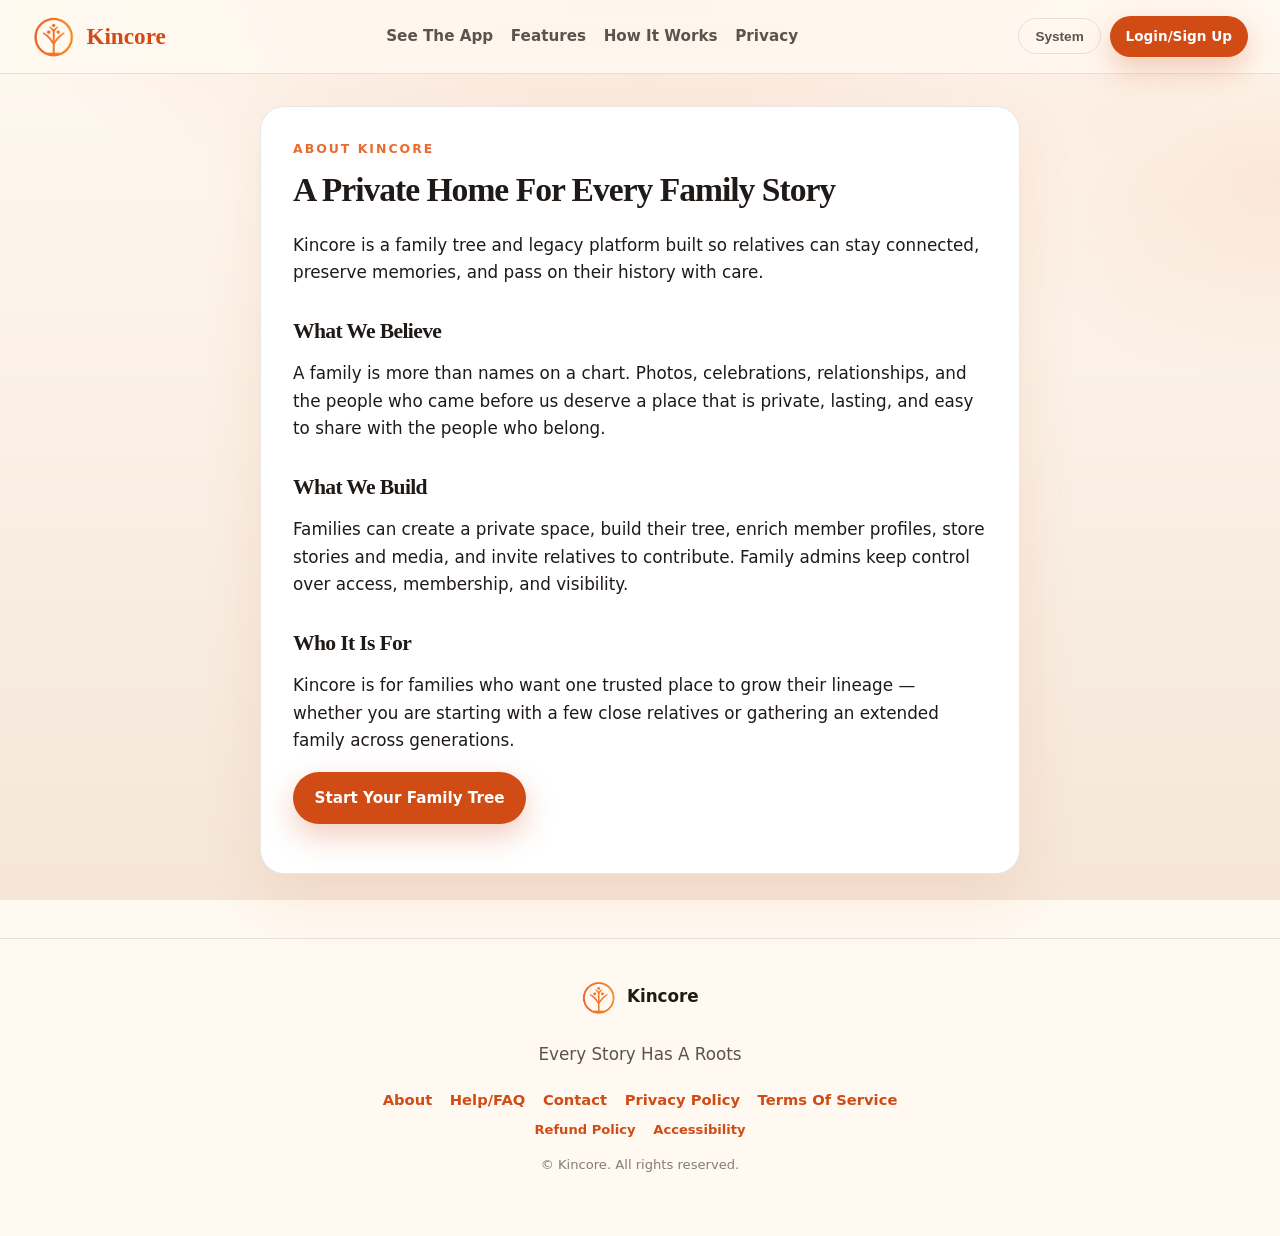
==== about.html @ 91735edb "Show real mobile app screens on the landing page. Co-authored-by: Cursor <cursoragent@cursor.com>" ====
<!doctype html>
<html lang="en">
  <head>
    <meta charset="UTF-8" />
    <meta name="viewport" content="width=device-width, initial-scale=1.0" />
    <title>About — Kincore</title>
    <meta name="description" content="Learn how Kincore helps families preserve their story, build private family trees, and stay connected across generations." />
    <link rel="icon" href="/favicon.png" type="image/png" sizes="64x64" />
    <link rel="icon" type="image/png" sizes="32x32" href="/favicon-32x32.png" />
    <link rel="stylesheet" href="/styles.css" />
    <script src="/theme.js"></script>
  </head>
  <body>
    <div class="sky" aria-hidden="true"></div>
    <header class="top">
      <a class="brand" href="/">
        <img src="/logo.png" width="44" height="44" alt="" class="brand-logo" />
        <span>Kincore</span>
      </a>
      <nav class="nav" aria-label="Primary">
        <a href="/#app">See The App</a>
        <a href="/#features">Features</a>
        <a href="/#how">How It Works</a>
        <a href="/#privacy">Privacy</a>
      </nav>
      <div class="top-actions">
        <button type="button" class="btn ghost sm" data-theme-toggle aria-pressed="false" aria-label="Theme: System">System</button>
        <a class="btn primary sm" href="https://uat-app.kincore.com/">Login/Sign Up</a>
      </div>
    </header>

    <main class="legal-page">
      <p class="eyebrow">About Kincore</p>
      <h1>A Private Home For Every Family Story</h1>
      <p>
        Kincore is a family tree and legacy platform built so relatives can stay
        connected, preserve memories, and pass on their history with care.
      </p>
      <h2>What We Believe</h2>
      <p>
        A family is more than names on a chart. Photos, celebrations, relationships,
        and the people who came before us deserve a place that is private, lasting,
        and easy to share with the people who belong.
      </p>
      <h2>What We Build</h2>
      <p>
        Families can create a private space, build their tree, enrich member profiles,
        store stories and media, and invite relatives to contribute. Family admins
        keep control over access, membership, and visibility.
      </p>
      <h2>Who It Is For</h2>
      <p>
        Kincore is for families who want one trusted place to grow their lineage —
        whether you are starting with a few close relatives or gathering an extended
        family across generations.
      </p>
      <p><a class="btn primary" href="https://uat-app.kincore.com/">Start Your Family Tree</a></p>
    </main>

    <footer class="site-foot">
      <div class="foot-brand">
        <img src="/logo.png" width="36" height="36" alt="" class="brand-logo" />
        <strong>Kincore</strong>
      </div>
      <p>Every Story Has A Roots</p>
      <nav class="foot-links" aria-label="Site">
        <a href="/about.html">About</a>
        <a href="/help.html">Help/FAQ</a>
        <a href="/contact.html">Contact</a>
        <a href="/privacy.html">Privacy Policy</a>
        <a href="/terms.html">Terms Of Service</a>
      </nav>
      <nav class="foot-links foot-links-secondary" aria-label="Legal Extra">
        <a href="/refund.html">Refund Policy</a>
        <a href="/accessibility.html">Accessibility</a>
      </nav>
      <p class="fine">&copy; Kincore. All rights reserved.</p>
    </footer>
  </body>
</html>
---- styles.css ----
:root {
  --ink: #1f1a17;
  --muted: #5c534d;
  --paper: #fff9f1;
  --surface: #ffffff;
  --primary: #d14b15;
  --primary-deep: #b03d10;
  --accent: #e86a2e;
  --accent-deep: #a3410f;
  --leaf-soft: #fff1e8;
  --sand: #f5e6d8;
  --line: rgba(31, 26, 23, 0.1);
  --shadow: 0 24px 60px rgba(209, 75, 21, 0.1);
  --max: 1180px;
}

[data-theme="dark"] {
  --ink: #f5efe8;
  --muted: #b8aea4;
  --paper: #141110;
  --surface: #1c1917;
  --leaf-soft: #2a2018;
  --sand: #2a2420;
  --line: rgba(245, 239, 232, 0.12);
  --shadow: 0 24px 60px rgba(0, 0, 0, 0.35);
}

* { box-sizing: border-box; }

html { scroll-behavior: smooth; }

body {
  margin: 0;
  color: var(--ink);
  background: var(--paper);
  font-family: Manrope, system-ui, sans-serif;
  font-size: 1.05rem;
  line-height: 1.65;
  overflow-x: hidden;
}

.sky {
  position: fixed;
  inset: 0;
  z-index: -1;
  background:
    radial-gradient(ellipse 90% 55% at 50% -5%, rgba(209, 75, 21, 0.14), transparent 58%),
    radial-gradient(ellipse 50% 40% at 100% 20%, rgba(232, 106, 46, 0.1), transparent 55%),
    linear-gradient(180deg, var(--paper) 0%, var(--sand) 100%);
}

a { color: inherit; }

h1, h2, h3 {
  font-family: Fraunces, Georgia, serif;
  letter-spacing: -0.03em;
  line-height: 1.12;
}

.top {
  position: sticky;
  top: 0;
  z-index: 20;
  display: flex;
  align-items: center;
  justify-content: space-between;
  gap: 1rem;
  flex-wrap: wrap;
  padding: 0.9rem clamp(1rem, 4vw, 2rem);
  backdrop-filter: blur(14px);
  background: color-mix(in srgb, var(--paper) 82%, transparent);
  border-bottom: 1px solid var(--line);
}

.brand {
  display: inline-flex;
  align-items: center;
  gap: 0.65rem;
  text-decoration: none;
  font-family: Fraunces, Georgia, serif;
  font-weight: 700;
  font-size: 1.45rem;
  color: var(--primary);
}

.brand-logo {
  object-fit: contain;
  background: transparent;
}

.brand .brand-logo {
  width: 44px;
  height: 44px;
}

.nav {
  display: flex;
  flex-wrap: wrap;
  gap: 1.1rem;
  font-size: 0.95rem;
  font-weight: 600;
}

.nav a {
  text-decoration: none;
  color: var(--muted);
}

.nav a:hover { color: var(--primary); }

.top-actions {
  display: flex;
  flex-wrap: wrap;
  gap: 0.55rem;
  align-items: center;
}

.btn {
  display: inline-flex;
  align-items: center;
  justify-content: center;
  gap: 0.4rem;
  padding: 0.85rem 1.35rem;
  border-radius: 999px;
  font-weight: 700;
  font-size: 0.95rem;
  text-decoration: none;
  border: none;
  cursor: pointer;
  transition: transform 0.15s ease, background 0.15s ease;
}

.btn:active { transform: scale(0.98); }
.btn.sm { padding: 0.6rem 1rem; font-size: 0.85rem; }

.btn.primary {
  background: var(--primary);
  color: #fff;
  box-shadow: 0 12px 30px rgba(209, 75, 21, 0.28);
}

.btn.primary:hover { background: var(--primary-deep); }

.btn.soft {
  background: var(--surface);
  color: var(--ink);
  border: 1px solid var(--line);
}

.btn.soft.light { background: rgba(255,255,255,0.12); color: #fff; border-color: rgba(255,255,255,0.2); }

.btn.ghost {
  background: transparent;
  color: var(--muted);
  border: 1px solid var(--line);
}

.section-wide {
  width: min(var(--max), calc(100% - 2rem));
  margin-inline: auto;
}

.section {
  padding: clamp(3rem, 8vw, 5.5rem) 0;
}

.section.tint {
  background: color-mix(in srgb, var(--leaf-soft) 65%, transparent);
  border-block: 1px solid var(--line);
}

.eyebrow {
  font-size: 0.78rem;
  font-weight: 800;
  letter-spacing: 0.16em;
  text-transform: uppercase;
  color: var(--accent);
  margin: 0 0 0.75rem;
}

.eyebrow.light { color: #ffd8c8; }

.hero {
  display: grid;
  grid-template-columns: 1.05fr 0.95fr;
  gap: clamp(2rem, 5vw, 4rem);
  align-items: center;
  padding: clamp(3rem, 8vw, 6rem) 0 4rem;
}

.hero h1 {
  font-size: clamp(2.4rem, 5vw, 4rem);
  margin: 0 0 1rem;
}

.lede, .section-lede {
  color: var(--muted);
  font-size: 1.12rem;
  max-width: 38rem;
}

.section-lede { margin-bottom: 2rem; }

.cta-row {
  display: grid;
  grid-template-columns: repeat(2, minmax(0, 1fr));
  gap: 0.85rem;
  margin-top: 1.75rem;
  width: 100%;
  max-width: 34rem;
}

.cta-row.center {
  margin-inline: auto;
}

.cta-row .btn {
  width: 100%;
  justify-content: center;
  text-align: center;
  white-space: nowrap;
}

.hero-visual img {
  width: 100%;
  max-width: 420px;
  height: auto;
  display: block;
  margin-inline: auto;
  border-radius: 1.25rem;
  box-shadow: var(--shadow);
}

h2 {
  font-size: clamp(1.8rem, 3.5vw, 2.75rem);
  margin: 0 0 1rem;
}

.quote-cards {
  display: grid;
  grid-template-columns: repeat(auto-fit, minmax(260px, 1fr));
  gap: 1rem;
}

.quote-cards blockquote {
  margin: 0;
  padding: 1.5rem;
  border-radius: 1.25rem;
  background: var(--surface);
  border: 1px solid var(--line);
  font-style: italic;
  color: var(--muted);
  box-shadow: var(--shadow);
}

.split {
  display: grid;
  grid-template-columns: 1fr 1fr;
  gap: 2.5rem;
  align-items: center;
}

.check-list {
  padding-left: 1.2rem;
  color: var(--muted);
}

.check-list li { margin-bottom: 0.5rem; }

.product-shot {
  background: transparent;
  border: 0;
  padding: 0;
  box-shadow: none;
}

.product-shot img {
  width: 100%;
  max-width: 420px;
  height: auto;
  display: block;
  margin-inline: auto;
  border-radius: 1.25rem;
  box-shadow: var(--shadow);
}

.screen-grid {
  display: grid;
  grid-template-columns: repeat(3, minmax(0, 1fr));
  gap: 1.25rem;
}

.screen-card {
  background: var(--surface);
  border: 1px solid var(--line);
  border-radius: 1.25rem;
  padding: 0.85rem 0.85rem 1.15rem;
  box-shadow: var(--shadow);
}

.screen-card img {
  width: 100%;
  height: auto;
  display: block;
  border-radius: 0.9rem;
  background: var(--sand);
}

.screen-card h3 {
  margin: 0.85rem 0.25rem 0.3rem;
  font-size: 1.05rem;
}

.screen-card p {
  margin: 0 0.25rem;
  color: var(--muted);
  font-size: 0.92rem;
  line-height: 1.45;
}

.shot-bar {
  display: flex;
  gap: 0.4rem;
  margin-bottom: 1rem;
}

.shot-bar span {
  width: 10px;
  height: 10px;
  border-radius: 50%;
  background: var(--sand);
}

.shot-tree {
  display: flex;
  flex-direction: column;
  align-items: center;
  gap: 1.25rem;
  padding: 1.5rem 1rem 2rem;
}

.shot-node {
  padding: 0.65rem 1.1rem;
  border-radius: 999px;
  background: var(--leaf-soft);
  border: 2px solid var(--primary);
  font-weight: 700;
  font-size: 0.85rem;
}

.shot-node.root { background: var(--primary); color: #fff; }
.shot-node.accent { border-color: var(--accent); }
.shot-node.small { font-size: 0.78rem; padding: 0.5rem 0.9rem; }

.shot-row { display: flex; gap: 1rem; flex-wrap: wrap; justify-content: center; }

.pillars, .trust-grid {
  display: grid;
  grid-template-columns: repeat(auto-fit, minmax(220px, 1fr));
  gap: 1rem;
}

.feature-grid {
  display: grid;
  grid-template-columns: repeat(5, minmax(0, 1fr));
  gap: 1rem;
}

.pillar, .feature-card {
  background: var(--surface);
  border: 1px solid var(--line);
  border-radius: 1.25rem;
  padding: 1.5rem;
  box-shadow: var(--shadow);
}

.pillar h3, .feature-card h3 { margin-top: 0; color: var(--primary); }

.how-steps {
  display: grid;
  grid-template-columns: repeat(3, minmax(0, 1fr));
  gap: 1.35rem;
  margin: 0 0 2rem;
}

.how-card {
  position: relative;
  background: var(--surface);
  border: 1px solid var(--line);
  border-radius: 1.25rem;
  padding: 1.35rem 1.35rem 1.45rem;
  box-shadow: var(--shadow);
}

.how-card:not(:last-child)::after {
  content: "";
  position: absolute;
  top: 2.15rem;
  right: -1.1rem;
  width: 0.85rem;
  height: 1px;
  background: var(--line);
}

.how-card:not(:last-child)::before {
  content: "";
  position: absolute;
  top: 2.02rem;
  right: -1.22rem;
  width: 7px;
  height: 7px;
  border-right: 1px solid var(--line);
  border-top: 1px solid var(--line);
  transform: rotate(45deg);
}

.how-icon {
  display: grid;
  place-items: center;
  width: 2.5rem;
  height: 2.5rem;
  margin-bottom: 0.85rem;
  border: 1px solid var(--line);
  border-radius: 999px;
  color: var(--primary);
  background: color-mix(in srgb, var(--leaf-soft) 70%, var(--surface));
}

.how-icon svg {
  width: 1.2rem;
  height: 1.2rem;
}

.how-num {
  margin: 0;
  font-size: 0.72rem;
  font-weight: 800;
  letter-spacing: 0.14em;
  text-transform: uppercase;
  color: var(--accent);
}

.how-card h3 {
  margin: 0.3rem 0 0.45rem;
  font-size: 1.12rem;
  line-height: 1.25;
  color: var(--ink);
}

.how-card p {
  margin: 0;
  color: var(--muted);
  font-size: 0.95rem;
  line-height: 1.5;
}

.trust-grid div {
  padding: 1.25rem;
  border-radius: 1rem;
  background: var(--surface);
  border: 1px solid var(--line);
}

.trust-grid p { margin: 0.35rem 0 0; color: var(--muted); font-size: 0.95rem; }

.closing {
  text-align: center;
  padding: 4rem 0 5rem;
  background: linear-gradient(135deg, var(--primary) 0%, var(--accent) 100%);
  color: #fff;
  border-radius: 2rem;
  margin-bottom: 3rem;
}

.closing h2, .closing .section-lede { color: #fff; }
.closing .section-lede { margin-inline: auto; opacity: 0.92; }

.site-foot {
  padding: 2.5rem clamp(1rem, 4vw, 2rem) 3rem;
  border-top: 1px solid var(--line);
  text-align: center;
  color: var(--muted);
}

.foot-brand {
  display: inline-flex;
  align-items: center;
  gap: 0.6rem;
  margin-bottom: 0.5rem;
  color: var(--ink);
}

.foot-brand .brand-logo {
  width: 36px;
  height: 36px;
}

.foot-links {
  display: flex;
  flex-wrap: wrap;
  justify-content: center;
  align-items: center;
  gap: 0.7rem 1.1rem;
  margin: 1.25rem 0 0.4rem;
  font-size: 0.92rem;
  font-weight: 600;
}

.foot-links-secondary {
  margin-top: 0.35rem;
  font-size: 0.82rem;
  font-weight: 600;
}

.foot-links a { text-decoration: none; color: var(--primary); }

.fine { font-size: 0.82rem; opacity: 0.75; }

.legal-page {
  width: min(760px, calc(100% - 2rem));
  margin: 2rem auto 4rem;
  padding: 2rem;
  background: var(--surface);
  border: 1px solid var(--line);
  border-radius: 1.5rem;
  box-shadow: var(--shadow);
}

.legal-page h1 { margin-top: 0; }
.legal-page h2 { font-size: 1.35rem; margin-top: 2rem; }

.faq-list {
  display: grid;
  gap: 0.75rem;
  margin: 1.5rem 0 2rem;
}

.faq-list details {
  background: color-mix(in srgb, var(--paper) 70%, var(--surface));
  border: 1px solid var(--line);
  border-radius: 1rem;
  padding: 0.85rem 1rem;
}

.faq-list summary {
  cursor: pointer;
  font-weight: 700;
  color: var(--ink);
}

.faq-list details p {
  margin: 0.7rem 0 0.2rem;
  color: var(--muted);
}

.enquiry-form, .contact-details {
  display: grid;
  gap: 0.85rem;
  margin-top: 1rem;
}

.enquiry-form label {
  display: grid;
  gap: 0.35rem;
  font-weight: 600;
  font-size: 0.92rem;
}

.enquiry-form input,
.enquiry-form textarea,
.enquiry-form select {
  font: inherit;
  padding: 0.7rem 0.85rem;
  border-radius: 0.8rem;
  border: 1px solid var(--line);
  background: var(--surface);
  color: var(--ink);
}

.enquiry-form textarea { min-height: 8rem; resize: vertical; }

.contact-details a { color: var(--primary); font-weight: 700; }

@media (max-width: 1100px) {
  .feature-grid,
  .screen-grid {
    grid-template-columns: repeat(2, minmax(0, 1fr));
  }
}

@media (max-width: 900px) {
  .hero, .split { grid-template-columns: 1fr; }
  .nav { display: none; }
  .top { justify-content: center; }
  .how-steps { grid-template-columns: 1fr; }
  .how-card:not(:last-child)::before,
  .how-card:not(:last-child)::after { display: none; }
}

@media (max-width: 560px) {
  .top-actions { width: 100%; justify-content: center; }
  body { font-size: 1rem; }
  .feature-grid,
  .screen-grid { grid-template-columns: 1fr; }

  .cta-row {
    max-width: none;
    gap: 0.6rem;
  }

  .cta-row .btn {
    font-size: clamp(0.72rem, 3.15vw, 0.88rem);
    padding: 0.7rem 0.55rem;
  }

  .foot-links {
    gap: 0.4rem;
    font-size: clamp(0.6rem, 2.65vw, 0.8rem);
    letter-spacing: -0.015em;
  }
}

@media (max-width: 340px) {
  .cta-row {
    grid-template-columns: minmax(0, 17.5rem);
    justify-content: center;
    justify-items: stretch;
  }
}
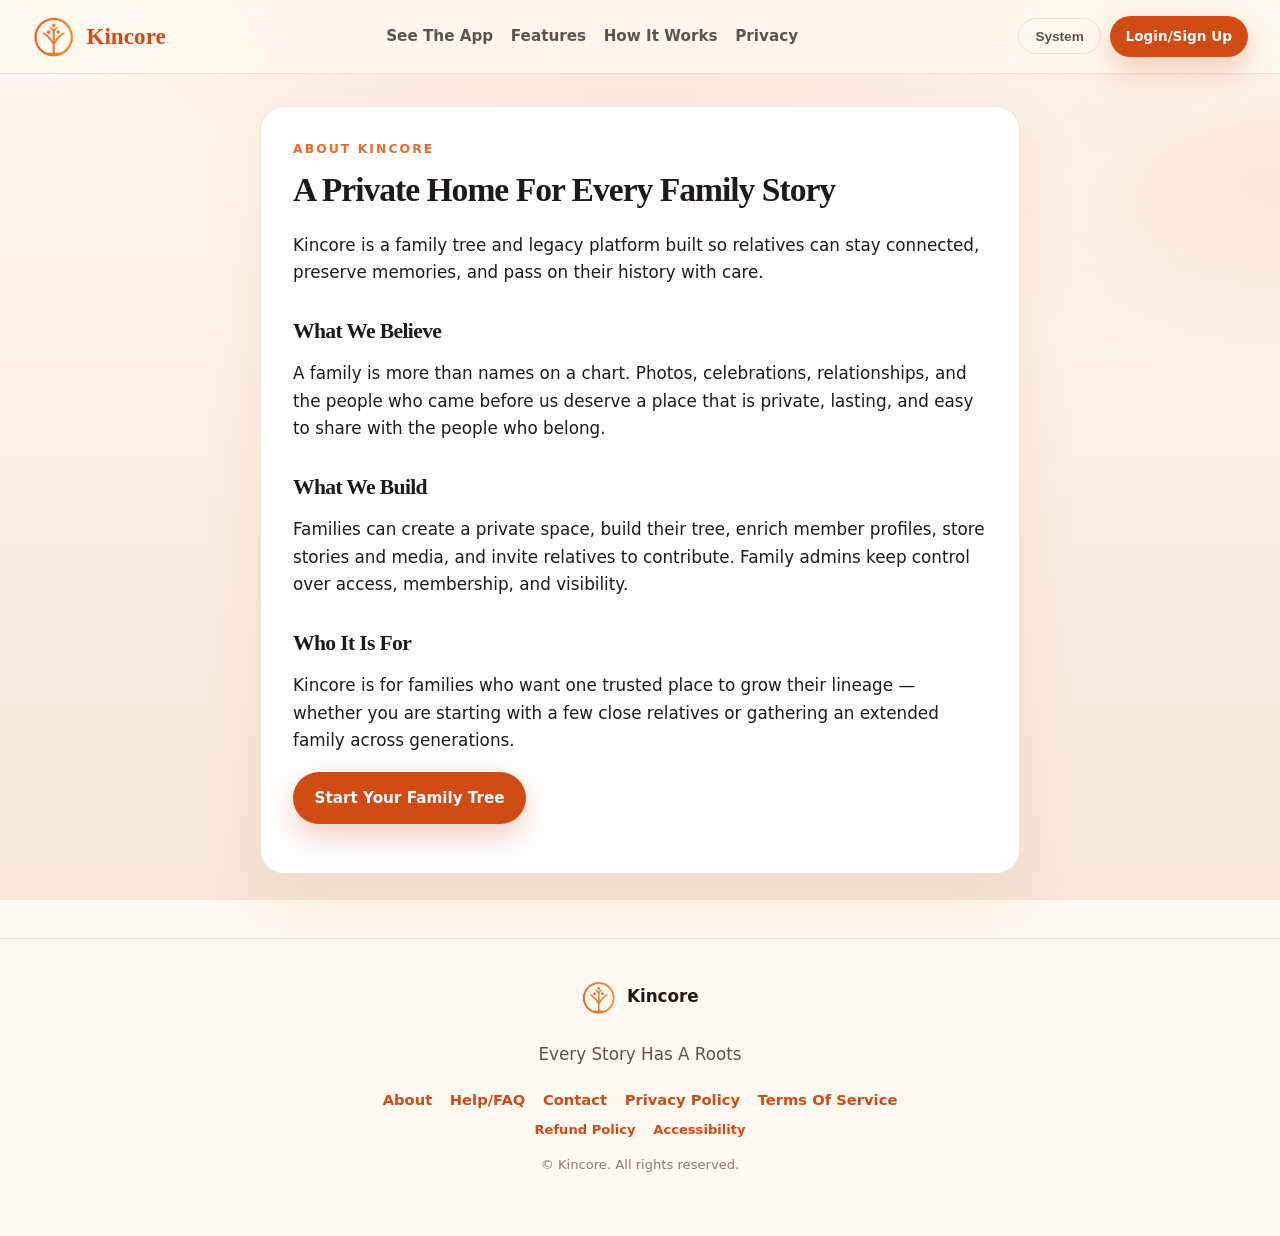
==== commit 43e325df: "Remove the hairline under the header logo. Co-authored-by: Cursor <cursoragent@cursor.com>" ====
--- a/about.html
+++ b/about.html
@@ -14,7 +14,7 @@
     <div class="sky" aria-hidden="true"></div>
     <header class="top">
       <a class="brand" href="/">
-        <img src="/logo.png" width="44" height="44" alt="" class="brand-logo" />
+        <img src="/logo.png?v=2" width="44" height="44" alt="" class="brand-logo" />
         <span>Kincore</span>
       </a>
       <nav class="nav" aria-label="Primary">
@@ -59,7 +59,7 @@
 
     <footer class="site-foot">
       <div class="foot-brand">
-        <img src="/logo.png" width="36" height="36" alt="" class="brand-logo" />
+        <img src="/logo.png?v=2" width="36" height="36" alt="" class="brand-logo" />
         <strong>Kincore</strong>
       </div>
       <p>Every Story Has A Roots</p>
--- a/styles.css
+++ b/styles.css
@@ -84,6 +84,7 @@
 }
 
 .brand-logo {
+  display: block;
   object-fit: contain;
   background: transparent;
 }
@@ -182,7 +183,7 @@
 
 .hero {
   display: grid;
-  grid-template-columns: 1.05fr 0.95fr;
+  grid-template-columns: 1fr;
   gap: clamp(2rem, 5vw, 4rem);
   align-items: center;
   padding: clamp(3rem, 8vw, 6rem) 0 4rem;
@@ -284,17 +285,35 @@
   box-shadow: var(--shadow);
 }
 
-.screen-grid {
-  display: grid;
-  grid-template-columns: repeat(3, minmax(0, 1fr));
-  gap: 1.25rem;
+.screen-row {
+  display: flex;
+  flex-wrap: nowrap;
+  gap: 0.85rem;
+  overflow-x: auto;
+  overflow-y: hidden;
+  scroll-snap-type: x mandatory;
+  scroll-padding-inline: 0.25rem;
+  -webkit-overflow-scrolling: touch;
+  padding: 0.25rem 0.15rem 1rem;
+  margin-inline: -0.15rem;
+}
+
+.screen-row::-webkit-scrollbar {
+  height: 8px;
+}
+
+.screen-row::-webkit-scrollbar-thumb {
+  background: color-mix(in srgb, var(--primary) 45%, var(--line));
+  border-radius: 999px;
 }
 
 .screen-card {
-  background: var(--surface);
-  border: 1px solid var(--line);
-  border-radius: 1.25rem;
-  padding: 0.85rem 0.85rem 1.15rem;
+  flex: 0 0 min(48vw, 200px);
+  scroll-snap-align: start;
+  background: var(--surface);
+  border: 1px solid var(--line);
+  border-radius: 1.15rem;
+  padding: 0.45rem 0.45rem 0.8rem;
   box-shadow: var(--shadow);
 }
 
@@ -302,20 +321,21 @@
   width: 100%;
   height: auto;
   display: block;
-  border-radius: 0.9rem;
+  border-radius: 0.95rem;
   background: var(--sand);
+  box-shadow: 0 0 0 1px var(--line);
 }
 
 .screen-card h3 {
-  margin: 0.85rem 0.25rem 0.3rem;
-  font-size: 1.05rem;
+  margin: 0.65rem 0.2rem 0.2rem;
+  font-size: 0.95rem;
 }
 
 .screen-card p {
-  margin: 0 0.25rem;
-  color: var(--muted);
-  font-size: 0.92rem;
-  line-height: 1.45;
+  margin: 0 0.2rem;
+  color: var(--muted);
+  font-size: 0.82rem;
+  line-height: 1.4;
 }
 
 .shot-bar {
@@ -582,8 +602,7 @@
 .contact-details a { color: var(--primary); font-weight: 700; }
 
 @media (max-width: 1100px) {
-  .feature-grid,
-  .screen-grid {
+  .feature-grid {
     grid-template-columns: repeat(2, minmax(0, 1fr));
   }
 }
@@ -600,8 +619,7 @@
 @media (max-width: 560px) {
   .top-actions { width: 100%; justify-content: center; }
   body { font-size: 1rem; }
-  .feature-grid,
-  .screen-grid { grid-template-columns: 1fr; }
+  .feature-grid { grid-template-columns: 1fr; }
 
   .cta-row {
     max-width: none;
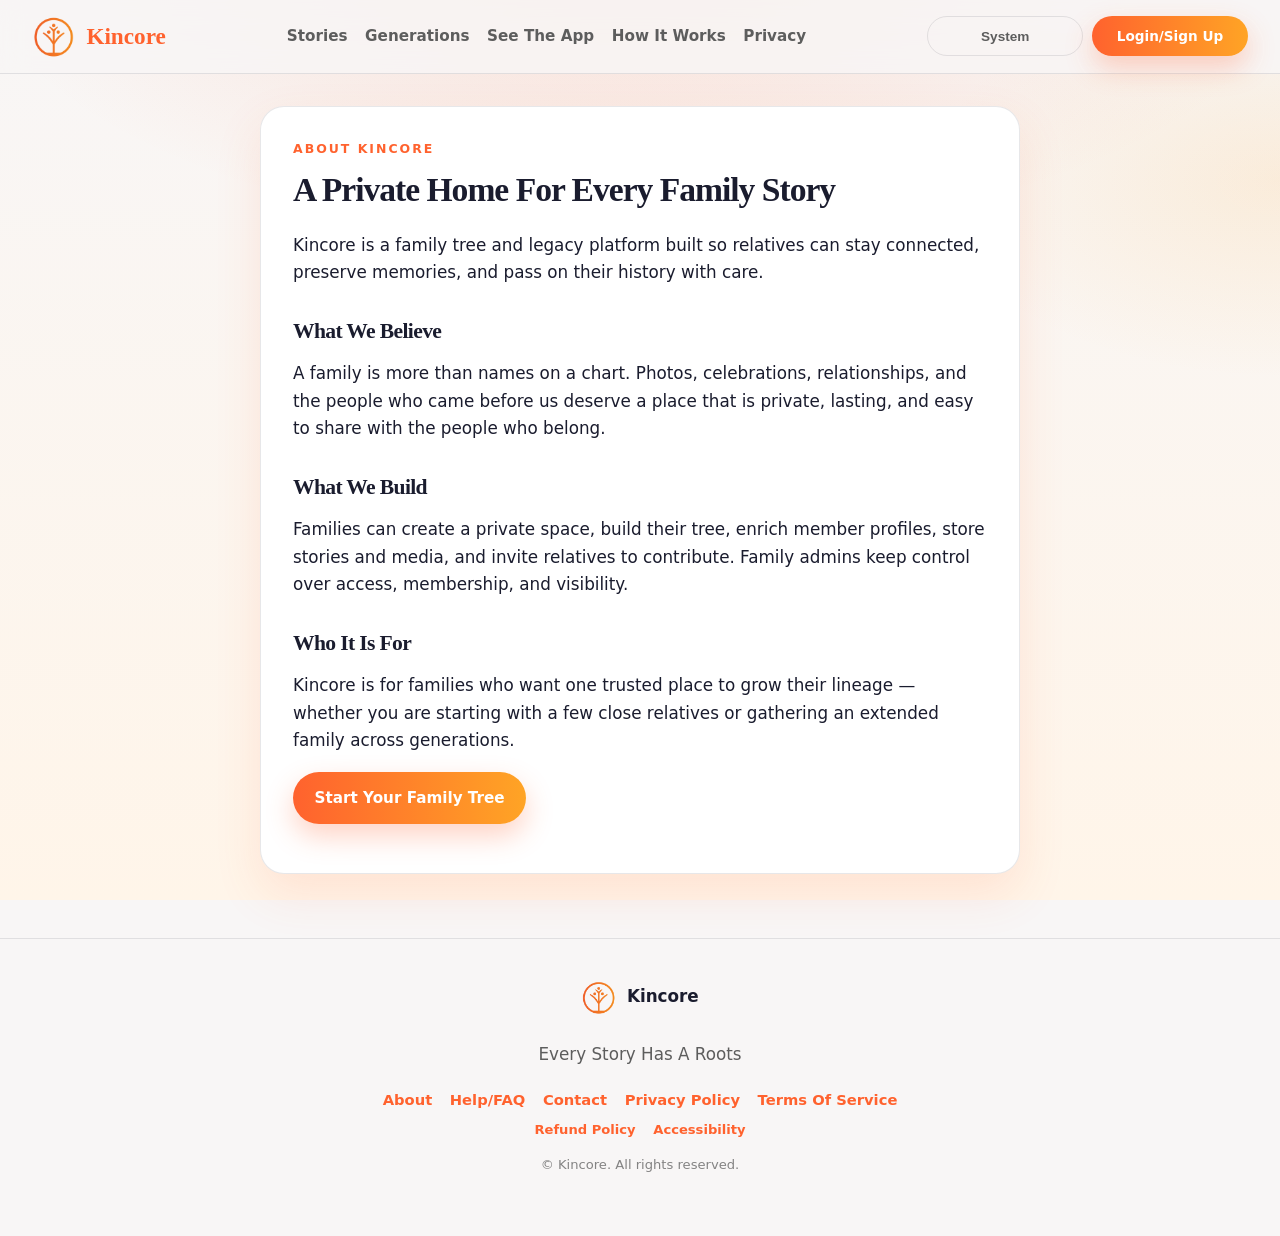
==== commit 44b1b2c6: "Warm the landing with family storytelling and a blended theme. Match the app orange palette, add por" ====
--- a/about.html
+++ b/about.html
@@ -9,6 +9,7 @@
     <link rel="icon" type="image/png" sizes="32x32" href="/favicon-32x32.png" />
     <link rel="stylesheet" href="/styles.css" />
     <script src="/theme.js"></script>
+    <script src="/nav.js"></script>
   </head>
   <body>
     <div class="sky" aria-hidden="true"></div>
@@ -17,15 +18,19 @@
         <img src="/logo.png?v=2" width="44" height="44" alt="" class="brand-logo" />
         <span>Kincore</span>
       </a>
-      <nav class="nav" aria-label="Primary">
+      <button type="button" class="menu-btn" data-menu-toggle aria-expanded="false" aria-controls="site-nav" aria-label="Open menu">
+        <span class="menu-btn-bars" aria-hidden="true"></span>
+      </button>
+      <nav class="nav" id="site-nav" aria-label="Primary">
+        <a href="/#stories">Stories</a>
+        <a href="/#lineage">Generations</a>
         <a href="/#app">See The App</a>
-        <a href="/#features">Features</a>
         <a href="/#how">How It Works</a>
         <a href="/#privacy">Privacy</a>
       </nav>
       <div class="top-actions">
         <button type="button" class="btn ghost sm" data-theme-toggle aria-pressed="false" aria-label="Theme: System">System</button>
-        <a class="btn primary sm" href="https://uat-app.kincore.com/">Login/Sign Up</a>
+        <a class="btn primary sm" href="/login.html">Login/Sign Up</a>
       </div>
     </header>
 
@@ -54,7 +59,7 @@
         whether you are starting with a few close relatives or gathering an extended
         family across generations.
       </p>
-      <p><a class="btn primary" href="https://uat-app.kincore.com/">Start Your Family Tree</a></p>
+      <p><a class="btn primary" href="/login.html?view=signup">Start Your Family Tree</a></p>
     </main>
 
     <footer class="site-foot">
--- a/styles.css
+++ b/styles.css
@@ -1,28 +1,28 @@
 :root {
-  --ink: #1f1a17;
-  --muted: #5c534d;
-  --paper: #fff9f1;
+  --ink: #1a1c2e;
+  --muted: #5d5d5d;
+  --paper: #f8f6f6;
   --surface: #ffffff;
-  --primary: #d14b15;
-  --primary-deep: #b03d10;
-  --accent: #e86a2e;
-  --accent-deep: #a3410f;
-  --leaf-soft: #fff1e8;
-  --sand: #f5e6d8;
-  --line: rgba(31, 26, 23, 0.1);
-  --shadow: 0 24px 60px rgba(209, 75, 21, 0.1);
+  --primary: #ff622e;
+  --primary-deep: #ee6723;
+  --accent: #ffa425;
+  --accent-deep: #e55b2c;
+  --leaf-soft: #fff1e1;
+  --sand: #fff5e9;
+  --line: rgba(26, 28, 46, 0.1);
+  --shadow: 0 20px 48px rgba(255, 98, 46, 0.12);
   --max: 1180px;
 }
 
 [data-theme="dark"] {
-  --ink: #f5efe8;
+  --ink: #f8f6f6;
   --muted: #b8aea4;
-  --paper: #141110;
+  --paper: #141210;
   --surface: #1c1917;
-  --leaf-soft: #2a2018;
-  --sand: #2a2420;
-  --line: rgba(245, 239, 232, 0.12);
-  --shadow: 0 24px 60px rgba(0, 0, 0, 0.35);
+  --leaf-soft: #1a1614;
+  --sand: #1a1614;
+  --line: rgba(255, 98, 46, 0.14);
+  --shadow: 0 24px 60px rgba(0, 0, 0, 0.4);
 }
 
 * { box-sizing: border-box; }
@@ -44,8 +44,8 @@
   inset: 0;
   z-index: -1;
   background:
-    radial-gradient(ellipse 90% 55% at 50% -5%, rgba(209, 75, 21, 0.14), transparent 58%),
-    radial-gradient(ellipse 50% 40% at 100% 20%, rgba(232, 106, 46, 0.1), transparent 55%),
+    radial-gradient(ellipse 90% 55% at 50% -5%, rgba(255, 98, 46, 0.16), transparent 58%),
+    radial-gradient(ellipse 50% 40% at 100% 20%, rgba(255, 164, 37, 0.12), transparent 55%),
     linear-gradient(180deg, var(--paper) 0%, var(--sand) 100%);
 }
 
@@ -116,6 +116,65 @@
   align-items: center;
 }
 
+.top-actions .btn.sm {
+  box-sizing: border-box;
+  min-width: 9.75rem;
+  height: 2.5rem;
+  padding: 0 1rem;
+  white-space: nowrap;
+}
+
+.menu-btn {
+  display: none;
+  width: 44px;
+  height: 44px;
+  padding: 0;
+  border: 1px solid var(--line);
+  border-radius: 999px;
+  background: var(--surface);
+  color: var(--ink);
+  cursor: pointer;
+  align-items: center;
+  justify-content: center;
+  flex-shrink: 0;
+}
+
+.menu-btn-bars,
+.menu-btn-bars::before,
+.menu-btn-bars::after {
+  display: block;
+  width: 18px;
+  height: 2px;
+  border-radius: 2px;
+  background: currentColor;
+  position: relative;
+  transition: transform 0.2s ease, opacity 0.2s ease, top 0.2s ease;
+}
+
+.menu-btn-bars::before,
+.menu-btn-bars::after {
+  content: "";
+  position: absolute;
+  left: 0;
+}
+
+.menu-btn-bars::before { top: -6px; }
+.menu-btn-bars::after { top: 6px; }
+
+.top.is-open .menu-btn-bars {
+  background: transparent;
+}
+
+.top.is-open .menu-btn-bars::before {
+  top: 0;
+  transform: rotate(45deg);
+}
+
+.top.is-open .menu-btn-bars::after {
+  top: 0;
+  transform: rotate(-45deg);
+}
+
 .btn {
   display: inline-flex;
   align-items: center;
@@ -135,12 +194,14 @@
 .btn.sm { padding: 0.6rem 1rem; font-size: 0.85rem; }
 
 .btn.primary {
-  background: var(--primary);
+  background: linear-gradient(90deg, var(--primary) 0%, var(--accent) 100%);
   color: #fff;
-  box-shadow: 0 12px 30px rgba(209, 75, 21, 0.28);
-}
-
-.btn.primary:hover { background: var(--primary-deep); }
+  box-shadow: 0 12px 28px rgba(255, 98, 46, 0.28);
+}
+
+.btn.primary:hover {
+  background: linear-gradient(90deg, var(--primary-deep) 0%, var(--primary) 100%);
+}
 
 .btn.soft {
   background: var(--surface);
@@ -165,9 +226,15 @@
   padding: clamp(3rem, 8vw, 5.5rem) 0;
 }
 
+/* Full-bleed tint so the wash spans the viewport, not the content column */
 .section.tint {
-  background: color-mix(in srgb, var(--leaf-soft) 65%, transparent);
-  border-block: 1px solid var(--line);
+  width: 100vw;
+  max-width: 100vw;
+  margin-inline: calc(50% - 50vw);
+  padding-inline: max(1rem, calc((100vw - min(var(--max), calc(100vw - 2rem))) / 2));
+  box-sizing: border-box;
+  background: color-mix(in srgb, var(--leaf-soft) 42%, var(--paper));
+  border-block: 0;
 }
 
 .eyebrow {
@@ -175,15 +242,15 @@
   font-weight: 800;
   letter-spacing: 0.16em;
   text-transform: uppercase;
-  color: var(--accent);
+  color: var(--primary);
   margin: 0 0 0.75rem;
 }
 
-.eyebrow.light { color: #ffd8c8; }
+.eyebrow.light { color: #ffe0c8; }
 
 .hero {
   display: grid;
-  grid-template-columns: 1fr;
+  grid-template-columns: 1.05fr 0.95fr;
   gap: clamp(2rem, 5vw, 4rem);
   align-items: center;
   padding: clamp(3rem, 8vw, 6rem) 0 4rem;
@@ -224,12 +291,232 @@
 
 .hero-visual img {
   width: 100%;
-  max-width: 420px;
+  max-width: 520px;
   height: auto;
   display: block;
   margin-inline: auto;
+  border-radius: 2rem;
+  box-shadow: var(--shadow);
+}
+
+.hero-album {
+  position: relative;
+  min-height: 420px;
+  display: grid;
+  place-items: center;
+}
+
+.polaroid {
+  margin: 0;
+  background: var(--surface);
+  border: 1px solid var(--line);
+  border-radius: 0.85rem;
+  padding: 0.7rem 0.7rem 1.9rem;
+  box-shadow: var(--shadow);
+}
+
+.polaroid img {
+  width: 100%;
+  height: auto;
+  display: block;
+  border-radius: 0.45rem;
+  object-fit: cover;
+  aspect-ratio: 3 / 4;
+  background: var(--sand);
+}
+
+.polaroid figcaption {
+  margin-top: 0.7rem;
+  font-family: Fraunces, Georgia, serif;
+  font-size: 0.95rem;
+  text-align: center;
+  color: var(--ink);
+}
+
+.polaroid-main {
+  width: min(100%, 360px);
+  transform: rotate(-2deg);
+  z-index: 1;
+}
+
+.polaroid-main img {
+  aspect-ratio: 4 / 3;
+}
+
+.polaroid-a,
+.polaroid-b {
+  position: absolute;
+  width: min(42%, 180px);
+  z-index: 2;
+}
+
+.polaroid-a {
+  left: 0;
+  top: 8%;
+  transform: rotate(-8deg);
+}
+
+.polaroid-b {
+  right: 0;
+  bottom: 4%;
+  transform: rotate(7deg);
+}
+
+.voice-grid {
+  display: grid;
+  grid-template-columns: repeat(3, minmax(0, 1fr));
+  gap: 1rem;
+}
+
+.voice-card {
+  display: grid;
+  grid-template-columns: 88px 1fr;
+  gap: 0.9rem;
+  align-items: start;
+  padding: 1rem;
+  background: var(--surface);
+  border: 1px solid var(--line);
   border-radius: 1.25rem;
   box-shadow: var(--shadow);
+}
+
+.voice-card img {
+  width: 88px;
+  height: 110px;
+  object-fit: cover;
+  border-radius: 0.7rem;
+  background: var(--sand);
+}
+
+.voice-name {
+  margin: 0 0 0.4rem;
+  font-size: 0.78rem;
+  font-weight: 800;
+  letter-spacing: 0.08em;
+  text-transform: uppercase;
+  color: var(--primary);
+}
+
+.voice-card blockquote {
+  margin: 0;
+  font-family: Fraunces, Georgia, serif;
+  font-size: 1.05rem;
+  line-height: 1.35;
+  color: var(--ink);
+}
+
+.lineage-layout {
+  display: grid;
+  grid-template-columns: 1.15fr 0.85fr;
+  gap: 1.5rem;
+  align-items: stretch;
+}
+
+.lineage {
+  list-style: none;
+  margin: 0;
+  padding: 0;
+  display: grid;
+  gap: 0.85rem;
+}
+
+.lineage li {
+  display: grid;
+  grid-template-columns: 4.5rem 1fr;
+  gap: 1rem;
+  padding: 1rem 1.1rem;
+  background: var(--surface);
+  border: 1px solid var(--line);
+  border-radius: 1.15rem;
+  box-shadow: var(--shadow);
+}
+
+.lineage time {
+  font-family: Fraunces, Georgia, serif;
+  font-weight: 700;
+  font-size: 1.15rem;
+  color: var(--primary);
+}
+
+.lineage h3 {
+  margin: 0 0 0.25rem;
+  font-size: 1.15rem;
+}
+
+.lineage p {
+  margin: 0;
+  color: var(--muted);
+  font-size: 0.95rem;
+}
+
+.keepsake {
+  margin: 0;
+  background: var(--surface);
+  border: 1px solid var(--line);
+  border-radius: 1.5rem;
+  padding: 0.85rem;
+  box-shadow: var(--shadow);
+  display: flex;
+  flex-direction: column;
+}
+
+.keepsake img {
+  width: 100%;
+  height: auto;
+  display: block;
+  border-radius: 1rem;
+  object-fit: cover;
+  aspect-ratio: 4 / 3;
+  background: var(--sand);
+}
+
+.keepsake figcaption {
+  margin-top: 0.85rem;
+  font-family: Fraunces, Georgia, serif;
+  color: var(--ink);
+  text-align: center;
+}
+
+.moment {
+  padding: clamp(2rem, 5vw, 3.5rem) 0;
+}
+
+.moment-frame {
+  margin: 0;
+  position: relative;
+  overflow: hidden;
+  border-radius: 1.75rem;
+  box-shadow: var(--shadow);
+  border: 1px solid var(--line);
+}
+
+.moment-frame img {
+  width: 100%;
+  height: auto;
+  display: block;
+  aspect-ratio: 16 / 9;
+  object-fit: cover;
+}
+
+.moment-frame figcaption {
+  position: absolute;
+  inset: auto 0 0 0;
+  padding: 1.4rem 1.5rem 1.5rem;
+  background: linear-gradient(180deg, transparent, rgba(26, 28, 46, 0.78));
+  color: #fff;
+  display: grid;
+  gap: 0.3rem;
+}
+
+.moment-frame strong {
+  font-family: Fraunces, Georgia, serif;
+  font-size: 1.35rem;
+}
+
+.moment-frame span {
+  color: rgba(255, 255, 255, 0.88);
+  font-size: 0.98rem;
+  max-width: 40rem;
 }
 
 h2 {
@@ -457,7 +744,7 @@
   font-weight: 800;
   letter-spacing: 0.14em;
   text-transform: uppercase;
-  color: var(--accent);
+  color: var(--primary);
 }
 
 .how-card h3 {
@@ -605,19 +892,54 @@
   .feature-grid {
     grid-template-columns: repeat(2, minmax(0, 1fr));
   }
+  .voice-grid {
+    grid-template-columns: 1fr;
+  }
 }
 
 @media (max-width: 900px) {
-  .hero, .split { grid-template-columns: 1fr; }
-  .nav { display: none; }
-  .top { justify-content: center; }
+  .hero, .split, .lineage-layout { grid-template-columns: 1fr; }
+  .hero-album {
+    min-height: 360px;
+    margin-top: 0.5rem;
+  }
+  .polaroid-main { width: min(100%, 300px); }
+  .polaroid-a,
+  .polaroid-b { width: min(38%, 150px); }
+  .top {
+    justify-content: space-between;
+    align-items: center;
+  }
+  .menu-btn { display: inline-flex; margin-left: 0.5rem; }
+  .brand { margin-right: auto; }
+  .nav,
+  .top-actions {
+    display: none;
+    width: 100%;
+  }
+  .nav {
+    flex-direction: column;
+    gap: 0;
+    padding: 0.35rem 0 0.5rem;
+  }
+  .nav a {
+    padding: 0.8rem 0.15rem;
+    border-bottom: 1px solid var(--line);
+  }
+  .top.is-open .nav,
+  .top.is-open .top-actions {
+    display: flex;
+  }
+  .top.is-open .top-actions {
+    padding: 0.85rem 0 0.35rem;
+    justify-content: flex-start;
+  }
   .how-steps { grid-template-columns: 1fr; }
   .how-card:not(:last-child)::before,
   .how-card:not(:last-child)::after { display: none; }
 }
 
 @media (max-width: 560px) {
-  .top-actions { width: 100%; justify-content: center; }
   body { font-size: 1rem; }
   .feature-grid { grid-template-columns: 1fr; }
 
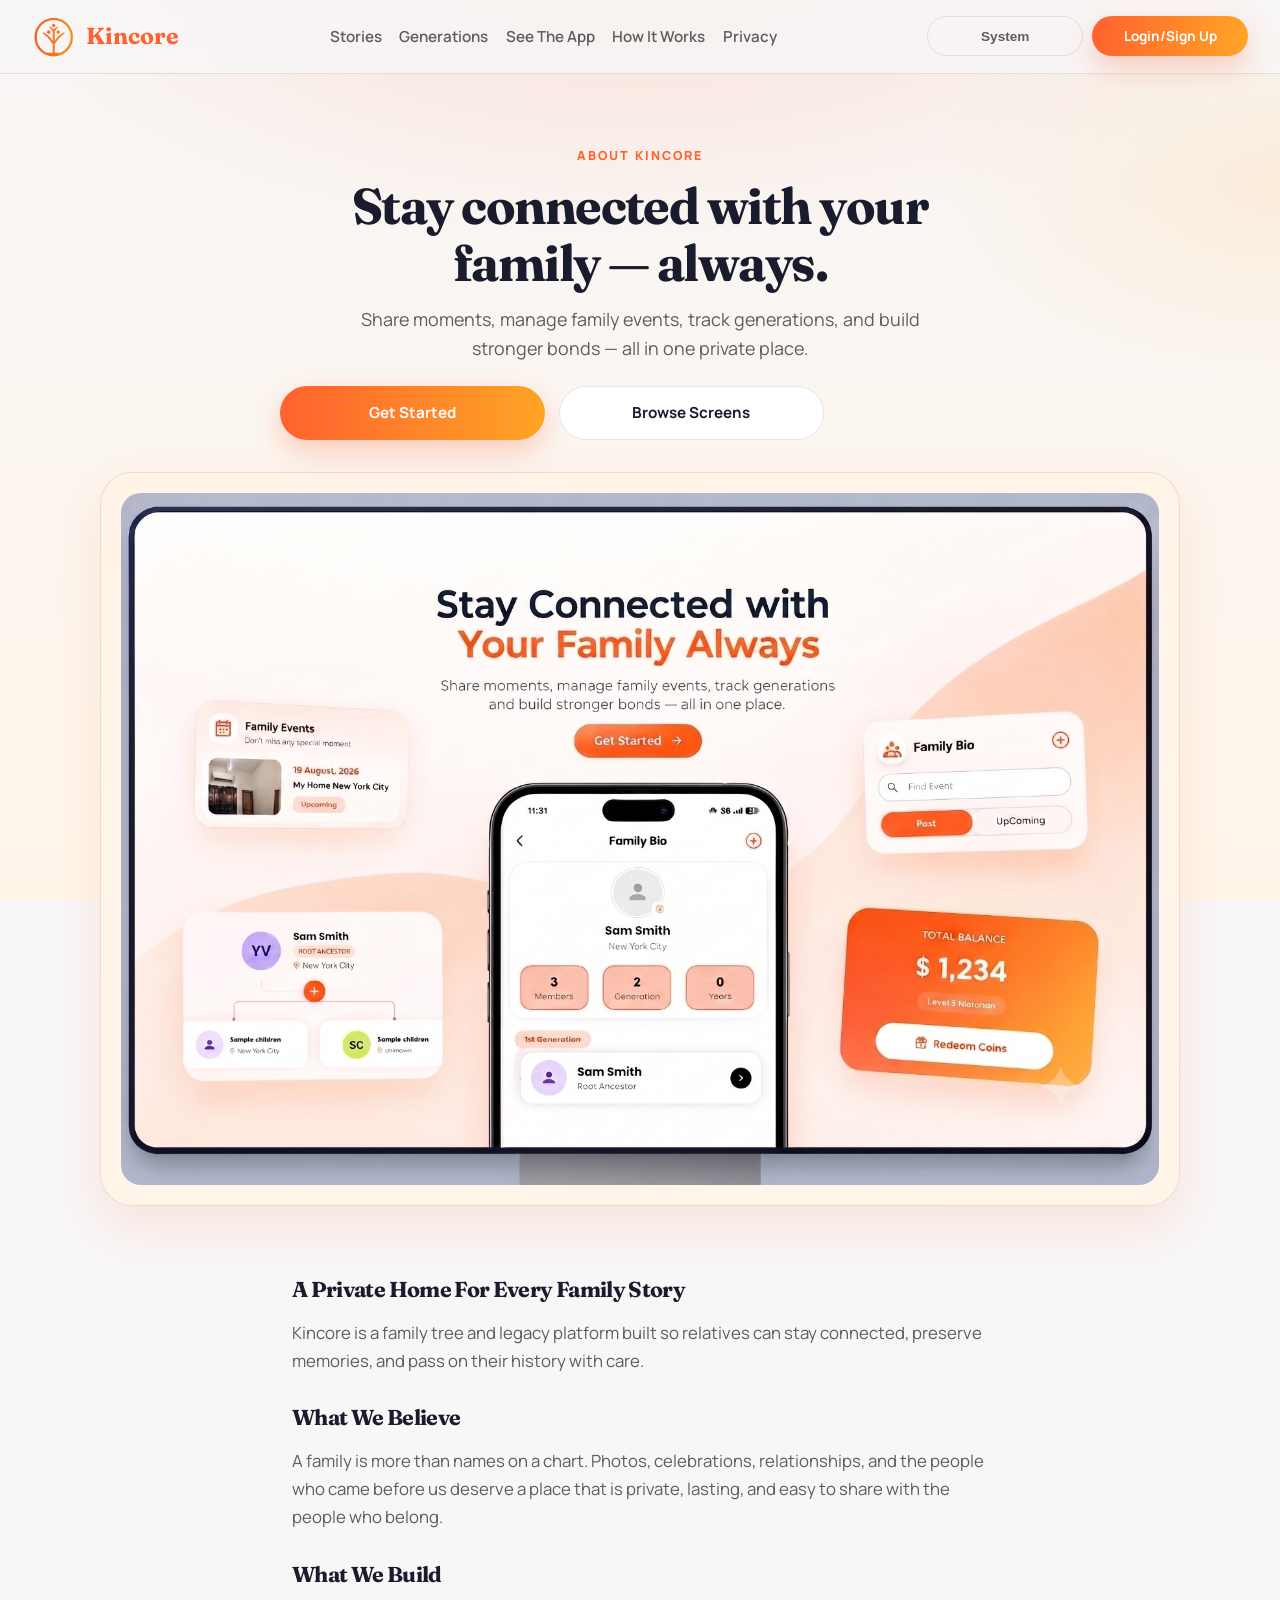
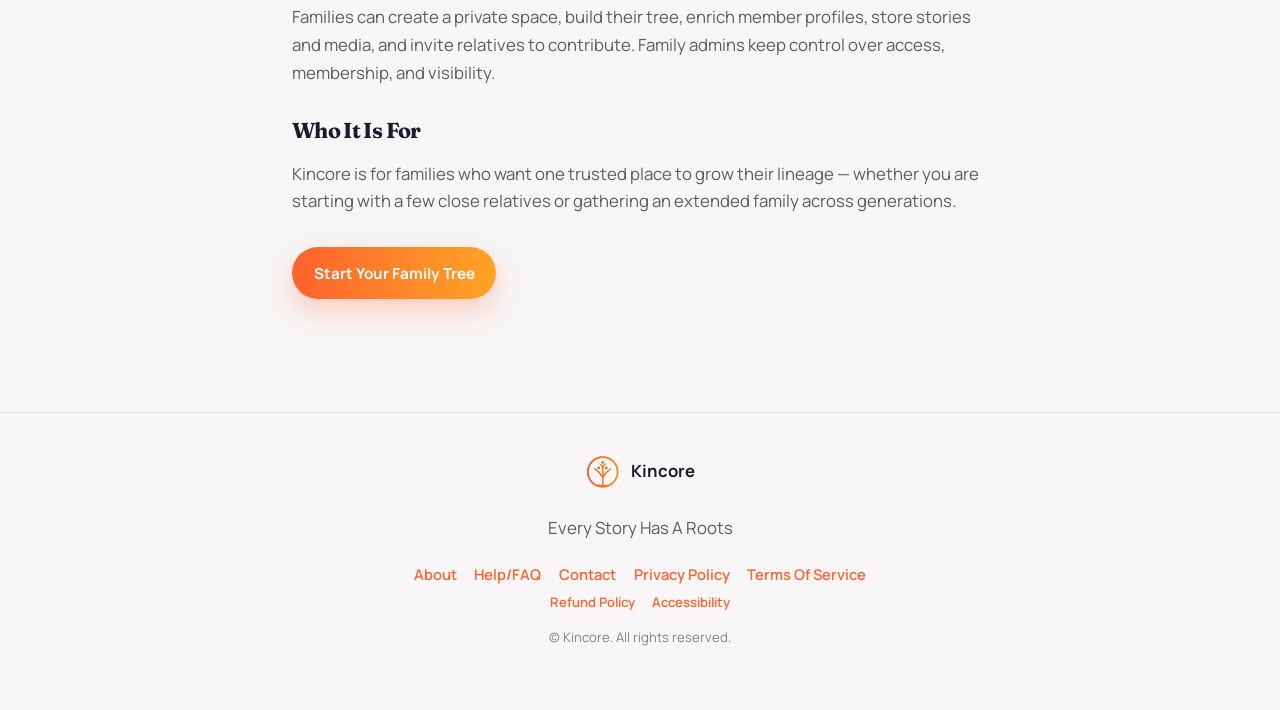
==== commit 2f699148: "Add app mockup showcase on About and home See The App. Co-authored-by: Cursor <cursoragent@cursor.co" ====
--- a/about.html
+++ b/about.html
@@ -4,9 +4,15 @@
     <meta charset="UTF-8" />
     <meta name="viewport" content="width=device-width, initial-scale=1.0" />
     <title>About — Kincore</title>
-    <meta name="description" content="Learn how Kincore helps families preserve their story, build private family trees, and stay connected across generations." />
+    <meta name="description" content="See how Kincore looks — family tree, events, bios, and memories in one private app for every generation." />
     <link rel="icon" href="/favicon.png" type="image/png" sizes="64x64" />
     <link rel="icon" type="image/png" sizes="32x32" href="/favicon-32x32.png" />
+    <link rel="preconnect" href="https://fonts.googleapis.com" />
+    <link rel="preconnect" href="https://fonts.gstatic.com" crossorigin />
+    <link
+      href="https://fonts.googleapis.com/css2?family=Fraunces:opsz,wght@9..144,500;9..144,700&family=Manrope:wght@400;500;600;700;800&display=swap"
+      rel="stylesheet"
+    />
     <link rel="stylesheet" href="/styles.css" />
     <script src="/theme.js"></script>
     <script src="/nav.js"></script>
@@ -34,32 +40,56 @@
       </div>
     </header>
 
-    <main class="legal-page">
-      <p class="eyebrow">About Kincore</p>
-      <h1>A Private Home For Every Family Story</h1>
-      <p>
-        Kincore is a family tree and legacy platform built so relatives can stay
-        connected, preserve memories, and pass on their history with care.
-      </p>
-      <h2>What We Believe</h2>
-      <p>
-        A family is more than names on a chart. Photos, celebrations, relationships,
-        and the people who came before us deserve a place that is private, lasting,
-        and easy to share with the people who belong.
-      </p>
-      <h2>What We Build</h2>
-      <p>
-        Families can create a private space, build their tree, enrich member profiles,
-        store stories and media, and invite relatives to contribute. Family admins
-        keep control over access, membership, and visibility.
-      </p>
-      <h2>Who It Is For</h2>
-      <p>
-        Kincore is for families who want one trusted place to grow their lineage —
-        whether you are starting with a few close relatives or gathering an extended
-        family across generations.
-      </p>
-      <p><a class="btn primary" href="/login.html?view=signup">Start Your Family Tree</a></p>
+    <main>
+      <section class="about-showcase section-wide">
+        <div class="about-showcase-copy">
+          <p class="eyebrow">About Kincore</p>
+          <h1>Stay connected with your family — always.</h1>
+          <p class="lede">
+            Share moments, manage family events, track generations, and build
+            stronger bonds — all in one private place.
+          </p>
+          <div class="cta-row about-showcase-cta">
+            <a class="btn primary" href="/login.html?view=signup">Get Started</a>
+            <a class="btn soft" href="/#app">Browse Screens</a>
+          </div>
+        </div>
+        <figure class="about-mockup-stage">
+          <img
+            src="/stories/about-mockup.jpeg"
+            width="1400"
+            height="900"
+            alt="Kincore app mockup: family bio on phone, with floating cards for events, family tree, search, and rewards"
+          />
+        </figure>
+      </section>
+
+      <section class="about-story section-wide">
+        <h2>A Private Home For Every Family Story</h2>
+        <p>
+          Kincore is a family tree and legacy platform built so relatives can stay
+          connected, preserve memories, and pass on their history with care.
+        </p>
+        <h2>What We Believe</h2>
+        <p>
+          A family is more than names on a chart. Photos, celebrations, relationships,
+          and the people who came before us deserve a place that is private, lasting,
+          and easy to share with the people who belong.
+        </p>
+        <h2>What We Build</h2>
+        <p>
+          Families can create a private space, build their tree, enrich member profiles,
+          store stories and media, and invite relatives to contribute. Family admins
+          keep control over access, membership, and visibility.
+        </p>
+        <h2>Who It Is For</h2>
+        <p>
+          Kincore is for families who want one trusted place to grow their lineage —
+          whether you are starting with a few close relatives or gathering an extended
+          family across generations.
+        </p>
+        <p class="about-story-cta"><a class="btn primary" href="/login.html?view=signup">Start Your Family Tree</a></p>
+      </section>
     </main>
 
     <footer class="site-foot">
--- a/styles.css
+++ b/styles.css
@@ -836,6 +836,95 @@
 .legal-page h1 { margin-top: 0; }
 .legal-page h2 { font-size: 1.35rem; margin-top: 2rem; }
 
+/* About / product mockup showcase (Dribbble-style stage) */
+.about-showcase {
+  padding-block: clamp(2.5rem, 6vw, 4.5rem) clamp(1.5rem, 4vw, 2.5rem);
+  text-align: center;
+}
+
+.about-showcase-copy {
+  width: min(720px, 100%);
+  margin: 0 auto 2rem;
+}
+
+.about-showcase-copy h1 {
+  font-size: clamp(2rem, 4.5vw, 3.15rem);
+  margin: 0.35rem 0 0.85rem;
+}
+
+.about-showcase-copy .lede {
+  margin: 0 auto;
+  max-width: 36rem;
+  color: var(--muted);
+}
+
+.about-showcase-cta {
+  justify-content: center;
+  margin-top: 1.35rem;
+}
+
+.about-mockup-stage {
+  margin: 0 auto;
+  width: min(1080px, 100%);
+  padding: clamp(0.75rem, 2vw, 1.25rem);
+  border-radius: clamp(1.25rem, 3vw, 2rem);
+  background:
+    radial-gradient(ellipse 70% 60% at 50% 40%, rgba(255, 164, 37, 0.14), transparent 65%),
+    linear-gradient(165deg, color-mix(in srgb, var(--leaf-soft) 80%, var(--surface)), var(--sand));
+  border: 1px solid var(--line);
+  box-shadow: var(--shadow);
+}
+
+.about-mockup-stage img {
+  display: block;
+  width: 100%;
+  height: auto;
+  border-radius: clamp(0.75rem, 2vw, 1.25rem);
+}
+
+.about-mockup-stage figcaption {
+  margin-top: 0.85rem;
+  font-size: 0.95rem;
+  color: var(--muted);
+}
+
+.about-mockup-stage figcaption a {
+  color: var(--primary);
+  font-weight: 700;
+  text-decoration: none;
+}
+
+.about-mockup-stage figcaption a:hover {
+  text-decoration: underline;
+}
+
+.home-mockup {
+  margin: 0 auto 1.75rem;
+}
+
+.about-story {
+  width: min(760px, 100%);
+  margin: 0 auto 4rem;
+  padding: 2rem clamp(1rem, 3vw, 2rem);
+}
+
+.about-story h2 {
+  font-size: 1.35rem;
+  margin-top: 2rem;
+}
+
+.about-story h2:first-child {
+  margin-top: 0;
+}
+
+.about-story p {
+  color: var(--muted);
+}
+
+.about-story-cta {
+  margin-top: 2rem;
+}
+
 .faq-list {
   display: grid;
   gap: 0.75rem;
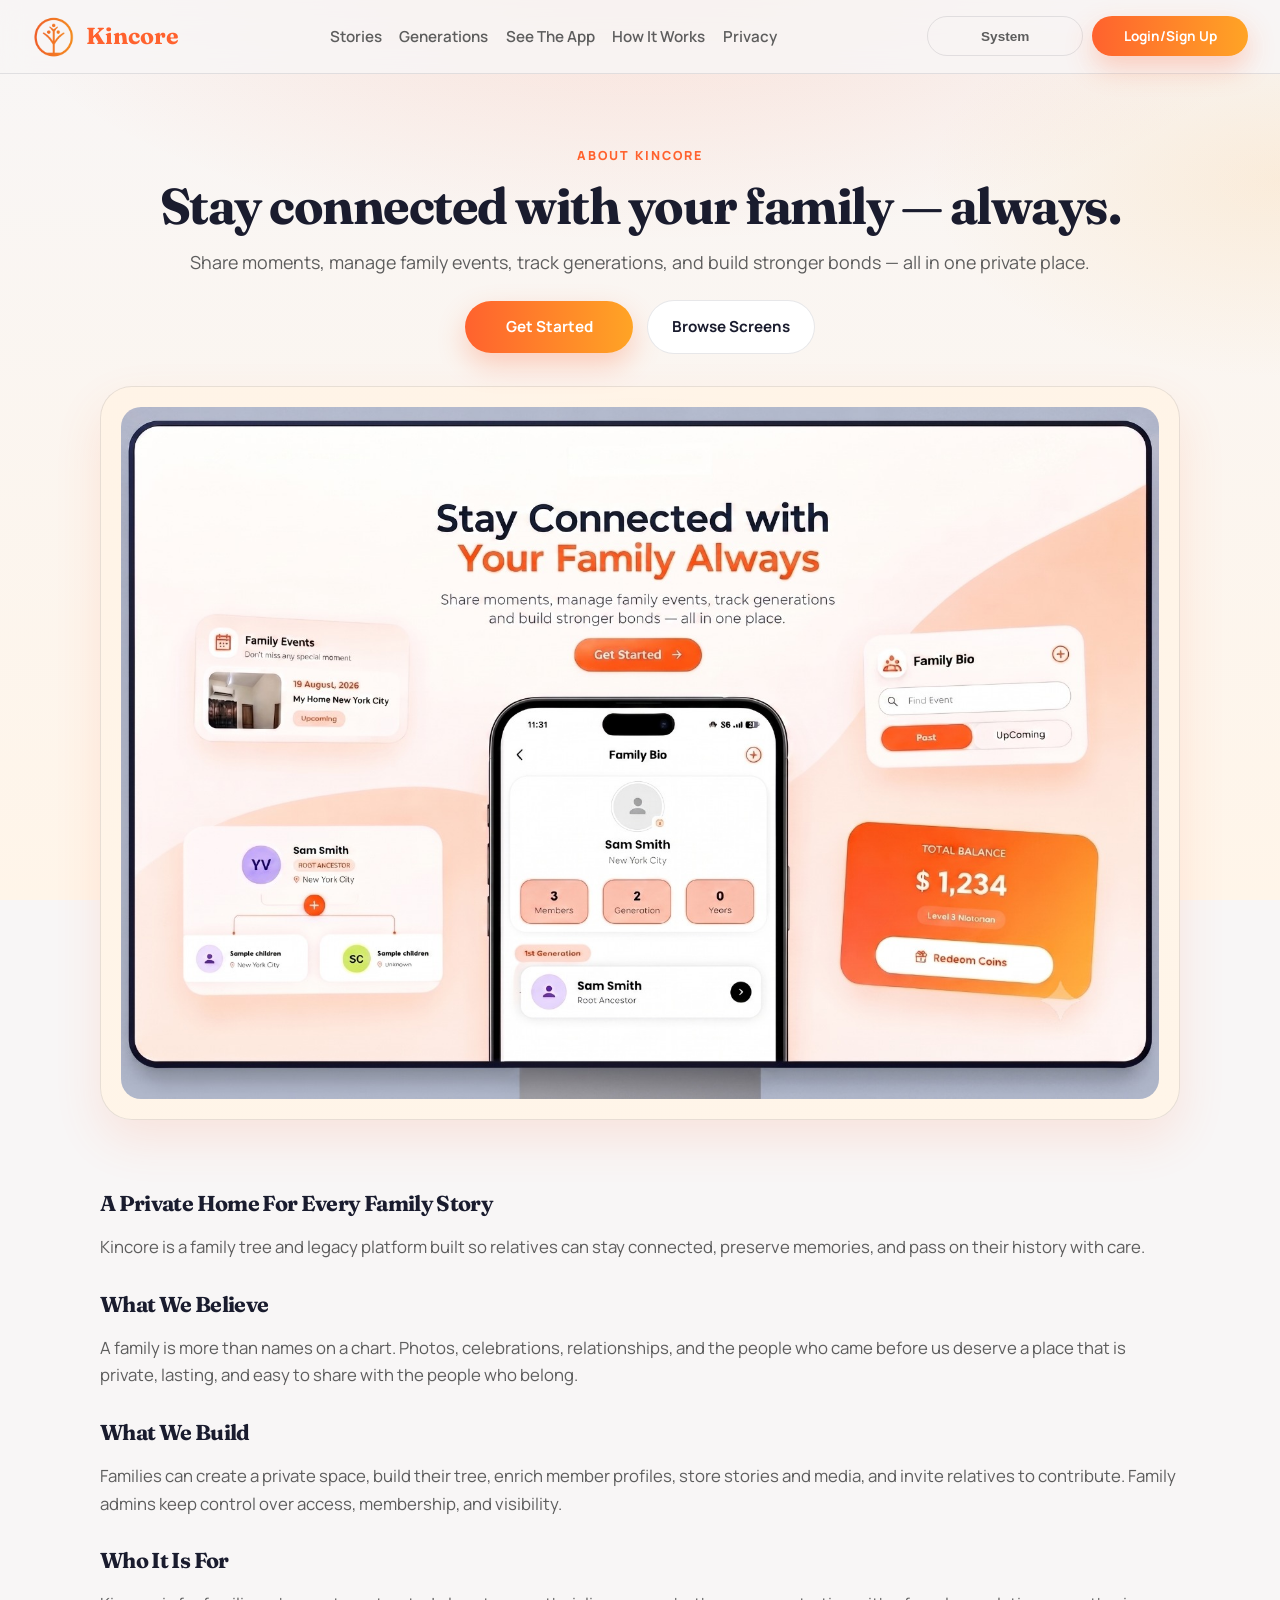
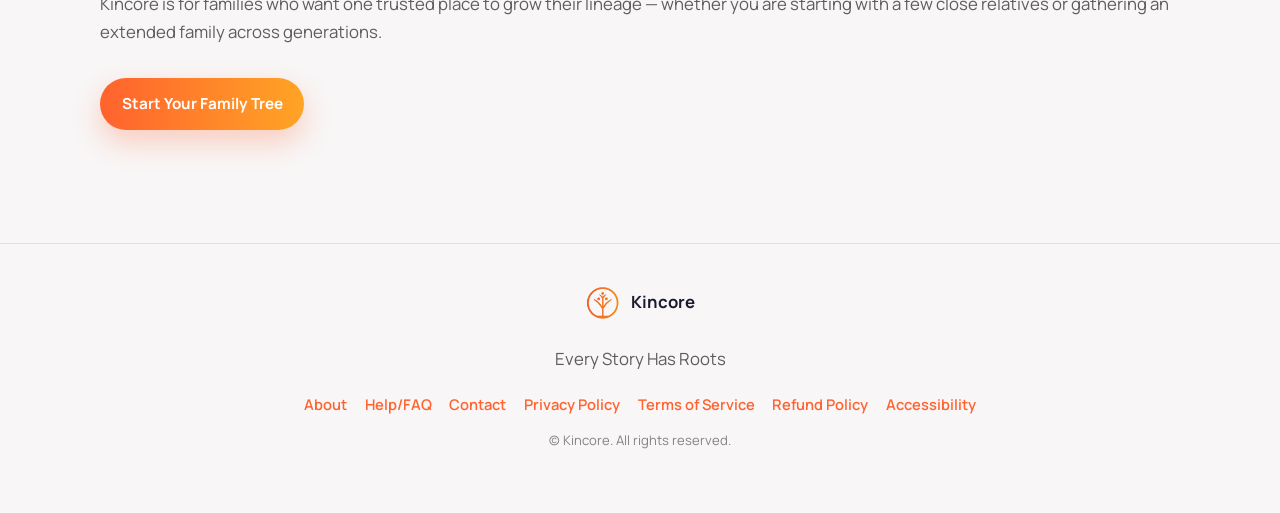
==== commit 10799484: "Consolidate Legal & Support and tighten home layout. Add a single legal hub with sidebar policies, e" ====
--- a/about.html
+++ b/about.html
@@ -97,17 +97,15 @@
         <img src="/logo.png?v=2" width="36" height="36" alt="" class="brand-logo" />
         <strong>Kincore</strong>
       </div>
-      <p>Every Story Has A Roots</p>
+      <p>Every Story Has Roots</p>
       <nav class="foot-links" aria-label="Site">
         <a href="/about.html">About</a>
         <a href="/help.html">Help/FAQ</a>
-        <a href="/contact.html">Contact</a>
-        <a href="/privacy.html">Privacy Policy</a>
-        <a href="/terms.html">Terms Of Service</a>
-      </nav>
-      <nav class="foot-links foot-links-secondary" aria-label="Legal Extra">
-        <a href="/refund.html">Refund Policy</a>
-        <a href="/accessibility.html">Accessibility</a>
+        <a href="/legal.html#contact">Contact</a>
+        <a href="/legal.html#privacy">Privacy Policy</a>
+        <a href="/legal.html#terms">Terms of Service</a>
+        <a href="/legal.html#refund">Refund Policy</a>
+        <a href="/legal.html#accessibility">Accessibility</a>
       </nav>
       <p class="fine">&copy; Kincore. All rights reserved.</p>
     </footer>
--- a/styles.css
+++ b/styles.css
@@ -301,9 +301,51 @@
 
 .hero-album {
   position: relative;
-  min-height: 420px;
+  min-height: 460px;
   display: grid;
   place-items: center;
+}
+
+.hero-reunion {
+  margin: 0;
+  position: relative;
+  width: 100%;
+  overflow: hidden;
+  border-radius: 1.75rem;
+  box-shadow: var(--shadow);
+  border: 1px solid var(--line);
+  z-index: 0;
+}
+
+.hero-reunion img {
+  width: 100%;
+  height: auto;
+  display: block;
+  aspect-ratio: 4 / 5;
+  object-fit: cover;
+  object-position: center 35%;
+}
+
+.hero-reunion figcaption {
+  position: absolute;
+  inset: auto 0 0 0;
+  padding: 1.2rem 1.25rem 1.3rem;
+  background: linear-gradient(180deg, transparent, rgba(26, 28, 46, 0.78));
+  color: #fff;
+  display: grid;
+  gap: 0.25rem;
+}
+
+.hero-reunion strong {
+  font-family: Fraunces, Georgia, serif;
+  font-size: clamp(1.05rem, 2vw, 1.3rem);
+}
+
+.hero-reunion span {
+  color: rgba(255, 255, 255, 0.88);
+  font-size: 0.9rem;
+  max-width: 28rem;
+  line-height: 1.45;
 }
 
 .polaroid {
@@ -311,7 +353,7 @@
   background: var(--surface);
   border: 1px solid var(--line);
   border-radius: 0.85rem;
-  padding: 0.7rem 0.7rem 1.9rem;
+  padding: 0.55rem 0.55rem 1.45rem;
   box-shadow: var(--shadow);
 }
 
@@ -326,17 +368,20 @@
 }
 
 .polaroid figcaption {
-  margin-top: 0.7rem;
+  margin-top: 0.55rem;
   font-family: Fraunces, Georgia, serif;
-  font-size: 0.95rem;
+  font-size: 0.82rem;
   text-align: center;
   color: var(--ink);
 }
 
 .polaroid-main {
-  width: min(100%, 360px);
-  transform: rotate(-2deg);
-  z-index: 1;
+  position: absolute;
+  width: min(42%, 168px);
+  left: 50%;
+  bottom: 18%;
+  transform: translateX(-50%) rotate(-2deg);
+  z-index: 2;
 }
 
 .polaroid-main img {
@@ -346,19 +391,19 @@
 .polaroid-a,
 .polaroid-b {
   position: absolute;
-  width: min(42%, 180px);
+  width: min(34%, 132px);
   z-index: 2;
 }
 
 .polaroid-a {
-  left: 0;
-  top: 8%;
+  left: 3%;
+  top: 6%;
   transform: rotate(-8deg);
 }
 
 .polaroid-b {
-  right: 0;
-  bottom: 4%;
+  right: 3%;
+  top: 14%;
   transform: rotate(7deg);
 }
 
@@ -475,48 +520,6 @@
   font-family: Fraunces, Georgia, serif;
   color: var(--ink);
   text-align: center;
-}
-
-.moment {
-  padding: clamp(2rem, 5vw, 3.5rem) 0;
-}
-
-.moment-frame {
-  margin: 0;
-  position: relative;
-  overflow: hidden;
-  border-radius: 1.75rem;
-  box-shadow: var(--shadow);
-  border: 1px solid var(--line);
-}
-
-.moment-frame img {
-  width: 100%;
-  height: auto;
-  display: block;
-  aspect-ratio: 16 / 9;
-  object-fit: cover;
-}
-
-.moment-frame figcaption {
-  position: absolute;
-  inset: auto 0 0 0;
-  padding: 1.4rem 1.5rem 1.5rem;
-  background: linear-gradient(180deg, transparent, rgba(26, 28, 46, 0.78));
-  color: #fff;
-  display: grid;
-  gap: 0.3rem;
-}
-
-.moment-frame strong {
-  font-family: Fraunces, Georgia, serif;
-  font-size: 1.35rem;
-}
-
-.moment-frame span {
-  color: rgba(255, 255, 255, 0.88);
-  font-size: 0.98rem;
-  max-width: 40rem;
 }
 
 h2 {
@@ -836,36 +839,243 @@
 .legal-page h1 { margin-top: 0; }
 .legal-page h2 { font-size: 1.35rem; margin-top: 2rem; }
 
+.legal-hub {
+  width: min(var(--max), calc(100% - 2rem));
+  margin: 2rem auto 4rem;
+}
+
+.legal-hub-intro {
+  text-align: center;
+  margin: 0 auto 2rem;
+  max-width: 40rem;
+}
+
+.legal-hub-intro h1 {
+  margin: 0 0 0.75rem;
+  font-size: clamp(2rem, 4.5vw, 3rem);
+}
+
+.legal-hub-intro p {
+  margin: 0;
+  color: var(--muted);
+  font-size: 1.08rem;
+}
+
+.legal-shell {
+  display: grid;
+  grid-template-columns: minmax(200px, 240px) minmax(0, 1fr);
+  gap: 0;
+  background: var(--surface);
+  border: 1px solid var(--line);
+  border-radius: 1.5rem;
+  box-shadow: var(--shadow);
+  overflow: hidden;
+  min-height: 28rem;
+}
+
+.legal-nav {
+  display: flex;
+  flex-direction: column;
+  gap: 0.25rem;
+  padding: 1.25rem 0.85rem;
+  background: color-mix(in srgb, var(--leaf-soft) 55%, var(--surface));
+  border-right: 1px solid var(--line);
+}
+
+.legal-nav-label {
+  margin: 0 0.65rem 0.65rem;
+  font-size: 0.72rem;
+  font-weight: 800;
+  letter-spacing: 0.14em;
+  text-transform: uppercase;
+  color: var(--muted);
+}
+
+.legal-nav-link {
+  display: flex;
+  align-items: center;
+  gap: 0.7rem;
+  padding: 0.75rem 0.85rem;
+  border-radius: 0.85rem;
+  color: var(--ink);
+  text-decoration: none;
+  font-weight: 650;
+  font-size: 0.95rem;
+  border-left: 3px solid transparent;
+}
+
+.legal-nav-link:hover {
+  background: color-mix(in srgb, var(--primary) 8%, transparent);
+}
+
+.legal-nav-link.is-active {
+  background: color-mix(in srgb, var(--primary) 14%, transparent);
+  color: var(--primary);
+  border-left-color: var(--primary);
+}
+
+.legal-nav-icon {
+  display: inline-grid;
+  place-items: center;
+  width: 1.35rem;
+  height: 1.35rem;
+  color: inherit;
+  flex: 0 0 auto;
+}
+
+.legal-panels {
+  padding: clamp(1.35rem, 3vw, 2rem);
+}
+
+.legal-panel {
+  outline: none;
+}
+
+.legal-panel[hidden] {
+  display: none !important;
+}
+
+.legal-panel h2 {
+  margin: 0 0 0.35rem;
+  font-size: clamp(1.55rem, 3vw, 2rem);
+}
+
+.legal-panel h3 {
+  margin: 1.6rem 0 0.55rem;
+  font-size: 1.12rem;
+}
+
+.legal-panel p {
+  color: var(--muted);
+}
+
+.legal-updated {
+  margin: 0 0 1.1rem;
+  font-size: 0.9rem;
+  color: var(--muted);
+}
+
+.legal-callout {
+  margin: 1rem 0 0;
+  padding: 0.9rem 1rem;
+  border-radius: 0.9rem;
+  background: color-mix(in srgb, var(--primary) 12%, var(--surface));
+  border: 1px solid color-mix(in srgb, var(--primary) 28%, var(--line));
+  color: var(--ink);
+  font-size: 0.95rem;
+}
+
+.legal-panel ul {
+  margin: 0.5rem 0 1rem;
+  padding-left: 1.2rem;
+  color: var(--muted);
+}
+
+.legal-panel li {
+  margin: 0.35rem 0;
+}
+
+.legal-contact-note {
+  margin-top: 1.1rem;
+  max-width: 28rem;
+}
+
+.legal-contact-grid {
+  display: grid;
+  grid-template-columns: minmax(0, 1fr) minmax(0, 1.15fr);
+  gap: clamp(1.25rem, 3vw, 2rem);
+  align-items: start;
+  margin-top: 0.5rem;
+}
+
+.legal-contact-col h3 {
+  margin-top: 0;
+}
+
+@media (max-width: 820px) {
+  .legal-shell {
+    grid-template-columns: 1fr;
+  }
+
+  .legal-contact-grid {
+    grid-template-columns: 1fr;
+  }
+
+  .legal-nav {
+    border-right: 0;
+    border-bottom: 1px solid var(--line);
+    flex-direction: row;
+    flex-wrap: wrap;
+    gap: 0.35rem;
+    padding: 0.85rem;
+  }
+
+  .legal-nav-label {
+    width: 100%;
+    margin: 0 0.25rem 0.35rem;
+  }
+
+  .legal-nav-link {
+    border-left: 0;
+    border-bottom: 3px solid transparent;
+    padding: 0.65rem 0.75rem;
+  }
+
+  .legal-nav-link.is-active {
+    border-left-color: transparent;
+    border-bottom-color: var(--primary);
+  }
+}
+
 /* About / product mockup showcase (Dribbble-style stage) */
 .about-showcase {
   padding-block: clamp(2.5rem, 6vw, 4.5rem) clamp(1.5rem, 4vw, 2.5rem);
   text-align: center;
 }
 
+.about-showcase-copy,
+.about-mockup-stage {
+  width: min(1080px, 100%);
+  margin-inline: auto;
+}
+
 .about-showcase-copy {
-  width: min(720px, 100%);
-  margin: 0 auto 2rem;
+  margin-bottom: 2rem;
 }
 
 .about-showcase-copy h1 {
   font-size: clamp(2rem, 4.5vw, 3.15rem);
   margin: 0.35rem 0 0.85rem;
+  max-width: none;
 }
 
 .about-showcase-copy .lede {
-  margin: 0 auto;
-  max-width: 36rem;
-  color: var(--muted);
-}
-
-.about-showcase-cta {
+  margin: 0;
+  max-width: none;
+  width: 100%;
+  color: var(--muted);
+}
+
+.about-showcase-cta.cta-row {
+  display: flex;
+  flex-wrap: wrap;
   justify-content: center;
-  margin-top: 1.35rem;
+  align-items: center;
+  gap: 0.85rem;
+  margin: 1.35rem auto 0;
+  width: 100%;
+  max-width: none;
+  grid-template-columns: none;
+}
+
+.about-showcase-cta .btn {
+  width: auto;
+  min-width: 10.5rem;
+  flex: 0 0 auto;
 }
 
 .about-mockup-stage {
-  margin: 0 auto;
-  width: min(1080px, 100%);
+  margin-block: 0;
   padding: clamp(0.75rem, 2vw, 1.25rem);
   border-radius: clamp(1.25rem, 3vw, 2rem);
   background:
@@ -903,9 +1113,9 @@
 }
 
 .about-story {
-  width: min(760px, 100%);
+  width: min(1080px, 100%);
   margin: 0 auto 4rem;
-  padding: 2rem clamp(1rem, 3vw, 2rem);
+  padding: 2rem 0;
 }
 
 .about-story h2 {
@@ -989,12 +1199,18 @@
 @media (max-width: 900px) {
   .hero, .split, .lineage-layout { grid-template-columns: 1fr; }
   .hero-album {
-    min-height: 360px;
+    min-height: 380px;
     margin-top: 0.5rem;
   }
-  .polaroid-main { width: min(100%, 300px); }
+  .hero-reunion img {
+    aspect-ratio: 5 / 4;
+  }
+  .polaroid-main {
+    width: min(40%, 150px);
+    bottom: 20%;
+  }
   .polaroid-a,
-  .polaroid-b { width: min(38%, 150px); }
+  .polaroid-b { width: min(32%, 118px); }
   .top {
     justify-content: space-between;
     align-items: center;
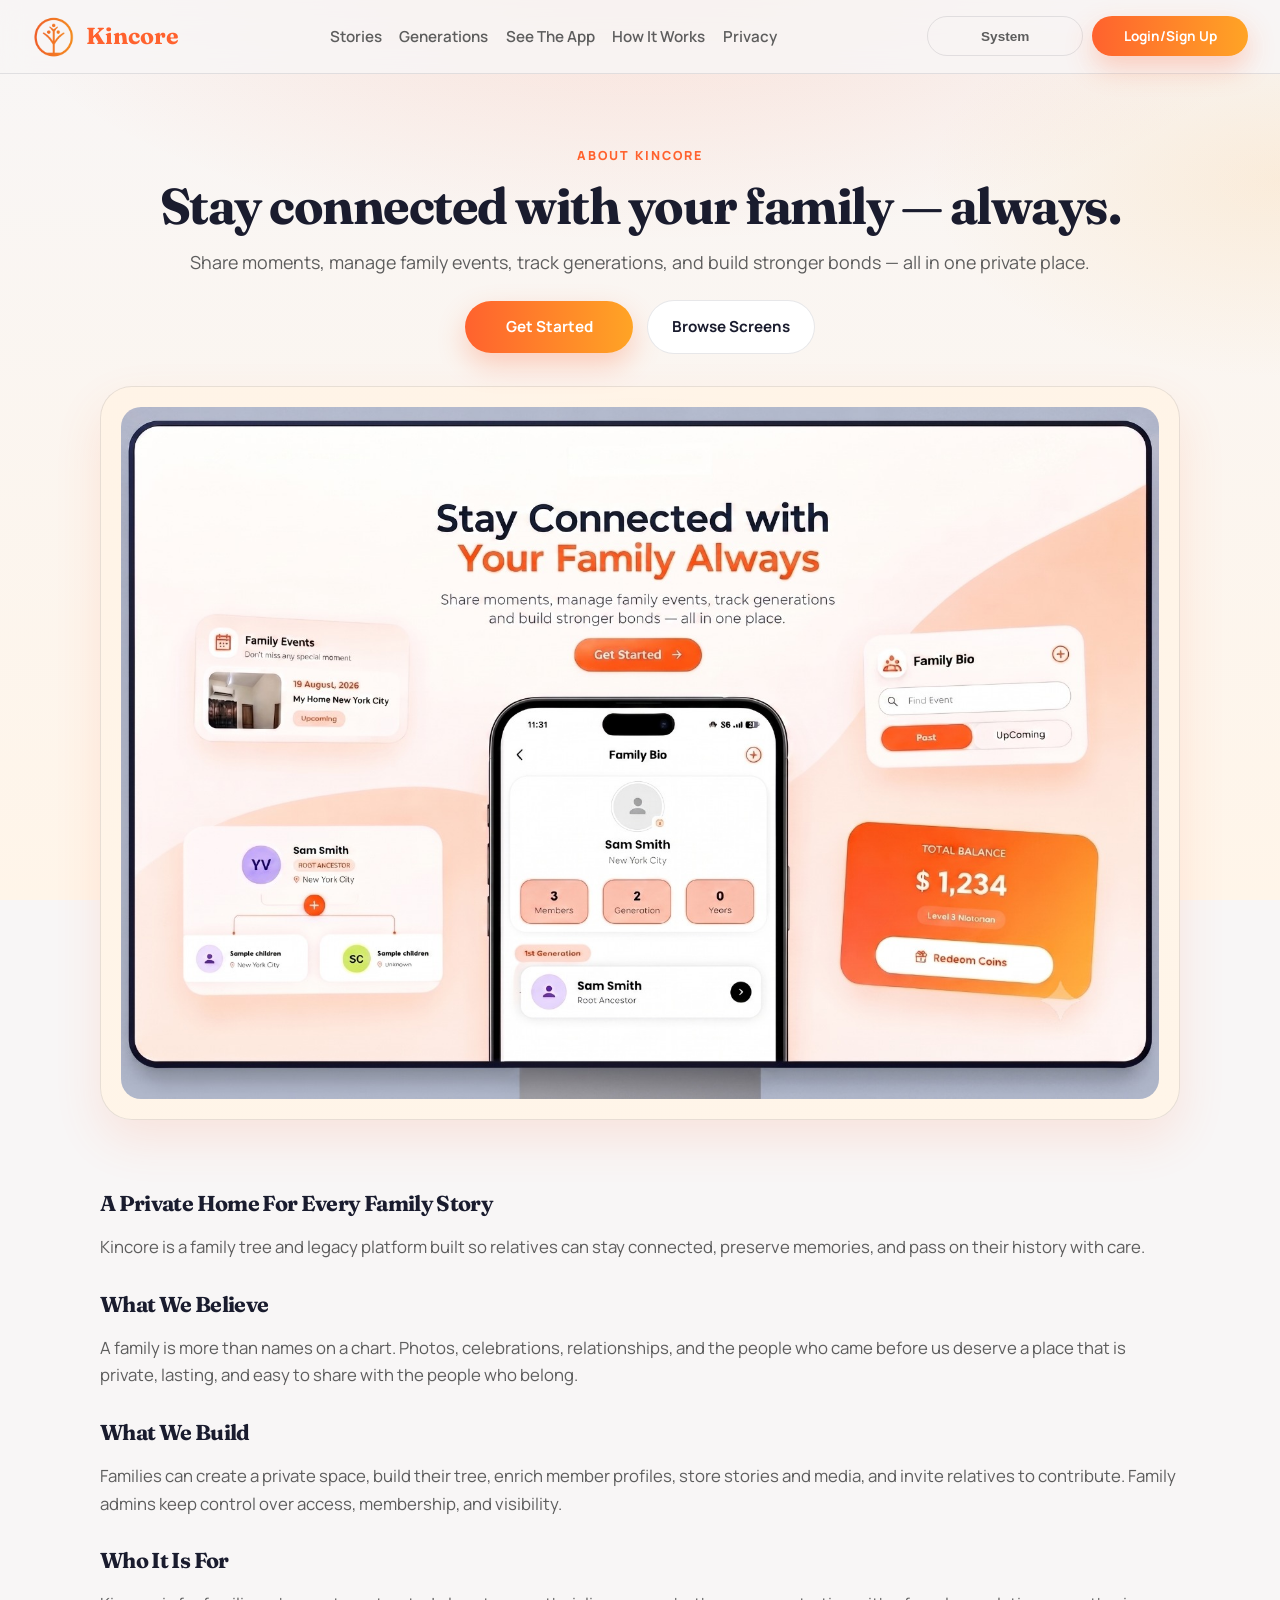
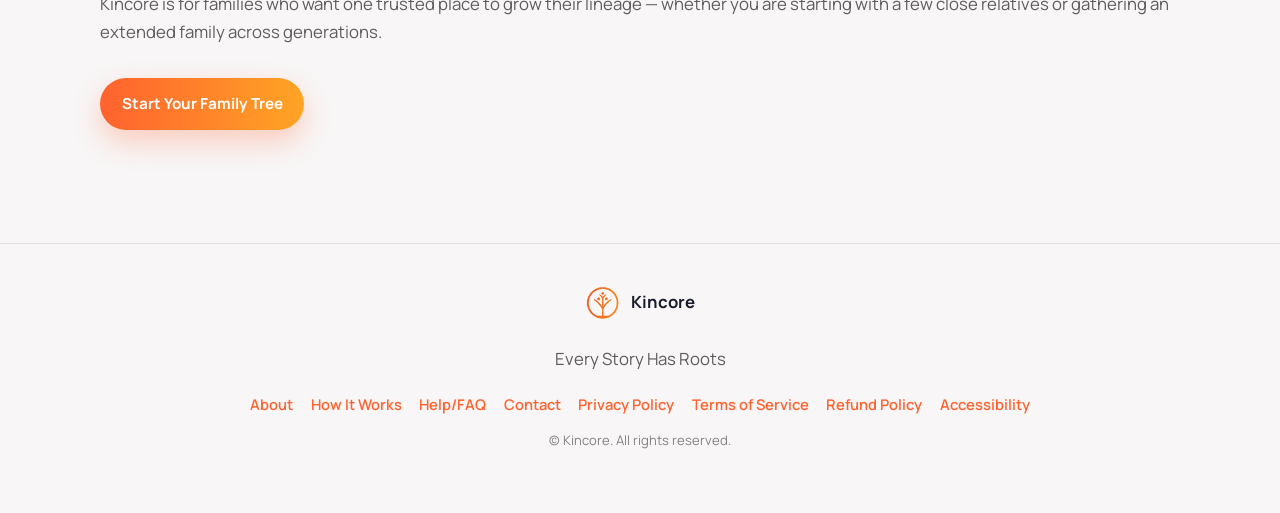
==== commit d535f8ae: "Add How It Works page and tighten legal contact emails. Co-authored-by: Cursor <cursoragent@cursor.c" ====
--- a/about.html
+++ b/about.html
@@ -31,8 +31,8 @@
         <a href="/#stories">Stories</a>
         <a href="/#lineage">Generations</a>
         <a href="/#app">See The App</a>
-        <a href="/#how">How It Works</a>
-        <a href="/#privacy">Privacy</a>
+        <a href="/how-it-works.html">How It Works</a>
+        <a href="/legal.html#privacy">Privacy</a>
       </nav>
       <div class="top-actions">
         <button type="button" class="btn ghost sm" data-theme-toggle aria-pressed="false" aria-label="Theme: System">System</button>
@@ -100,6 +100,7 @@
       <p>Every Story Has Roots</p>
       <nav class="foot-links" aria-label="Site">
         <a href="/about.html">About</a>
+        <a href="/how-it-works.html">How It Works</a>
         <a href="/help.html">Help/FAQ</a>
         <a href="/legal.html#contact">Contact</a>
         <a href="/legal.html#privacy">Privacy Policy</a>
--- a/styles.css
+++ b/styles.css
@@ -269,6 +269,38 @@
 
 .section-lede { margin-bottom: 2rem; }
 
+.join-inline {
+  display: flex;
+  align-items: center;
+  justify-content: space-between;
+  gap: 1.5rem 2rem;
+  width: 100%;
+}
+
+.join-inline .section-lede {
+  margin-bottom: 0;
+  flex: 1 1 16rem;
+  min-width: 0;
+}
+
+.join-inline .btn {
+  flex: 0 0 auto;
+  white-space: nowrap;
+}
+
+@media (max-width: 720px) {
+  .join-inline {
+    flex-direction: column;
+    align-items: flex-start;
+  }
+
+  .join-inline .btn {
+    width: 100%;
+    justify-content: center;
+    text-align: center;
+  }
+}
+
 .cta-row {
   display: grid;
   grid-template-columns: repeat(2, minmax(0, 1fr));
@@ -282,11 +314,41 @@
   margin-inline: auto;
 }
 
+.cta-row.end {
+  display: flex;
+  justify-content: flex-end;
+  max-width: none;
+  margin-left: auto;
+}
+
+.cta-row.end .btn {
+  width: auto;
+}
+
 .cta-row .btn {
   width: 100%;
   justify-content: center;
   text-align: center;
   white-space: nowrap;
+}
+
+/* How It Works: keep all three CTAs on one row; Learn More on the right */
+.cta-row.cta-row-how {
+  display: flex;
+  flex-wrap: nowrap;
+  align-items: center;
+  gap: 0.85rem;
+  max-width: none;
+  width: 100%;
+}
+
+.cta-row.cta-row-how .btn {
+  width: auto;
+  flex: 0 1 auto;
+}
+
+.cta-row.cta-row-how .btn.soft:last-child {
+  margin-left: auto;
 }
 
 .hero-visual img {
@@ -826,6 +888,98 @@
 
 .fine { font-size: 0.82rem; opacity: 0.75; }
 
+.how-page-hero {
+  padding-top: 2.5rem;
+  padding-bottom: 1rem;
+}
+
+.how-page .section {
+  padding-block: clamp(1.35rem, 3.5vw, 2.5rem);
+}
+
+.how-page .how-page-hero.section {
+  padding-top: clamp(2rem, 5vw, 3rem);
+  padding-bottom: clamp(0.75rem, 2vw, 1.15rem);
+}
+
+.how-page .section-lede {
+  margin-bottom: 1.15rem;
+}
+
+.how-page .explain-table-wrap {
+  margin-top: 1rem;
+}
+
+.how-page .cta-row {
+  margin-top: 0.75rem;
+}
+
+.how-page-hero h1 {
+  font-size: clamp(2rem, 4.5vw, 3.1rem);
+  margin: 0 0 1rem;
+  max-width: 18ch;
+}
+
+.explain-table-wrap {
+  margin-top: 1.5rem;
+  overflow-x: auto;
+  border: 1px solid var(--line);
+  border-radius: 1.25rem;
+  background: var(--surface);
+  box-shadow: var(--shadow);
+}
+
+.explain-table {
+  width: 100%;
+  border-collapse: collapse;
+  min-width: 36rem;
+  font-size: 0.95rem;
+}
+
+.explain-table th,
+.explain-table td {
+  padding: 0.9rem 1.1rem;
+  text-align: left;
+  vertical-align: top;
+  border-bottom: 1px solid var(--line);
+}
+
+.explain-table th {
+  font-size: 0.78rem;
+  letter-spacing: 0.06em;
+  text-transform: uppercase;
+  color: var(--primary);
+  background: color-mix(in srgb, var(--leaf-soft) 70%, var(--surface));
+  white-space: nowrap;
+}
+
+.explain-table tbody tr:last-child th,
+.explain-table tbody tr:last-child td {
+  border-bottom: none;
+}
+
+.explain-table td:first-child {
+  font-weight: 700;
+  white-space: nowrap;
+}
+
+.explain-table .zh {
+  color: var(--muted);
+  white-space: nowrap;
+}
+
+.sr-only {
+  position: absolute;
+  width: 1px;
+  height: 1px;
+  padding: 0;
+  margin: -1px;
+  overflow: hidden;
+  clip: rect(0, 0, 0, 0);
+  white-space: nowrap;
+  border: 0;
+}
+
 .legal-page {
   width: min(760px, calc(100% - 2rem));
   margin: 2rem auto 4rem;
@@ -889,6 +1043,16 @@
   letter-spacing: 0.14em;
   text-transform: uppercase;
   color: var(--muted);
+}
+
+.legal-nav-select-wrap {
+  display: none;
+}
+
+.legal-nav-links {
+  display: flex;
+  flex-direction: column;
+  gap: 0.25rem;
 }
 
 .legal-nav-link {
@@ -1004,30 +1168,66 @@
   .legal-nav {
     border-right: 0;
     border-bottom: 1px solid var(--line);
-    flex-direction: row;
-    flex-wrap: wrap;
+    flex-direction: column;
+    gap: 0.55rem;
+    padding: 0.95rem 1rem;
+  }
+
+  .legal-nav-label {
+    margin: 0 0 0.1rem;
+  }
+
+  .legal-nav-links {
+    display: none;
+  }
+
+  .legal-nav-select-wrap {
+    display: grid;
     gap: 0.35rem;
-    padding: 0.85rem;
-  }
-
-  .legal-nav-label {
+  }
+
+  .legal-nav-select-label {
+    font-size: 0.82rem;
+    font-weight: 650;
+    color: var(--muted);
+  }
+
+  .legal-nav-select {
+    appearance: none;
     width: 100%;
-    margin: 0 0.25rem 0.35rem;
-  }
-
-  .legal-nav-link {
-    border-left: 0;
-    border-bottom: 3px solid transparent;
-    padding: 0.65rem 0.75rem;
-  }
-
-  .legal-nav-link.is-active {
-    border-left-color: transparent;
-    border-bottom-color: var(--primary);
+    font: inherit;
+    font-weight: 650;
+    font-size: 0.98rem;
+    padding: 0.85rem 2.6rem 0.85rem 0.95rem;
+    border-radius: 0.9rem;
+    border: 1px solid color-mix(in srgb, var(--primary) 32%, var(--line));
+    background-color: var(--surface);
+    background-image:
+      linear-gradient(45deg, transparent 50%, var(--primary) 50%),
+      linear-gradient(135deg, var(--primary) 50%, transparent 50%);
+    background-position:
+      calc(100% - 1.15rem) 52%,
+      calc(100% - 0.75rem) 52%;
+    background-size: 0.4rem 0.4rem, 0.4rem 0.4rem;
+    background-repeat: no-repeat;
+    color: var(--ink);
+    box-shadow: 0 0 0 3px color-mix(in srgb, var(--primary) 10%, transparent);
+    cursor: pointer;
+  }
+
+  .legal-nav-select:focus {
+    outline: 2px solid color-mix(in srgb, var(--primary) 55%, transparent);
+    outline-offset: 2px;
   }
 }
 
 /* About / product mockup showcase (Dribbble-style stage) */
+.about-showcase,
+.about-story {
+  width: min(1080px, calc(100% - 2rem));
+  margin-inline: auto;
+}
+
 .about-showcase {
   padding-block: clamp(2.5rem, 6vw, 4.5rem) clamp(1.5rem, 4vw, 2.5rem);
   text-align: center;
@@ -1035,7 +1235,7 @@
 
 .about-showcase-copy,
 .about-mockup-stage {
-  width: min(1080px, 100%);
+  width: 100%;
   margin-inline: auto;
 }
 
@@ -1113,8 +1313,7 @@
 }
 
 .about-story {
-  width: min(1080px, 100%);
-  margin: 0 auto 4rem;
+  margin-bottom: 4rem;
   padding: 2rem 0;
 }
 
@@ -1237,7 +1436,7 @@
   }
   .top.is-open .top-actions {
     padding: 0.85rem 0 0.35rem;
-    justify-content: flex-start;
+    justify-content: center;
   }
   .how-steps { grid-template-columns: 1fr; }
   .how-card:not(:last-child)::before,
@@ -1256,6 +1455,22 @@
   .cta-row .btn {
     font-size: clamp(0.72rem, 3.15vw, 0.88rem);
     padding: 0.7rem 0.55rem;
+  }
+
+  .cta-row.cta-row-how {
+    flex-wrap: nowrap;
+    gap: 0.45rem;
+  }
+
+  .cta-row.cta-row-how .btn {
+    flex: 1 1 0;
+    min-width: 0;
+    padding: 0.7rem 0.4rem;
+    font-size: clamp(0.65rem, 2.8vw, 0.8rem);
+  }
+
+  .cta-row.cta-row-how .btn:last-child {
+    margin-left: 0;
   }
 
   .foot-links {
